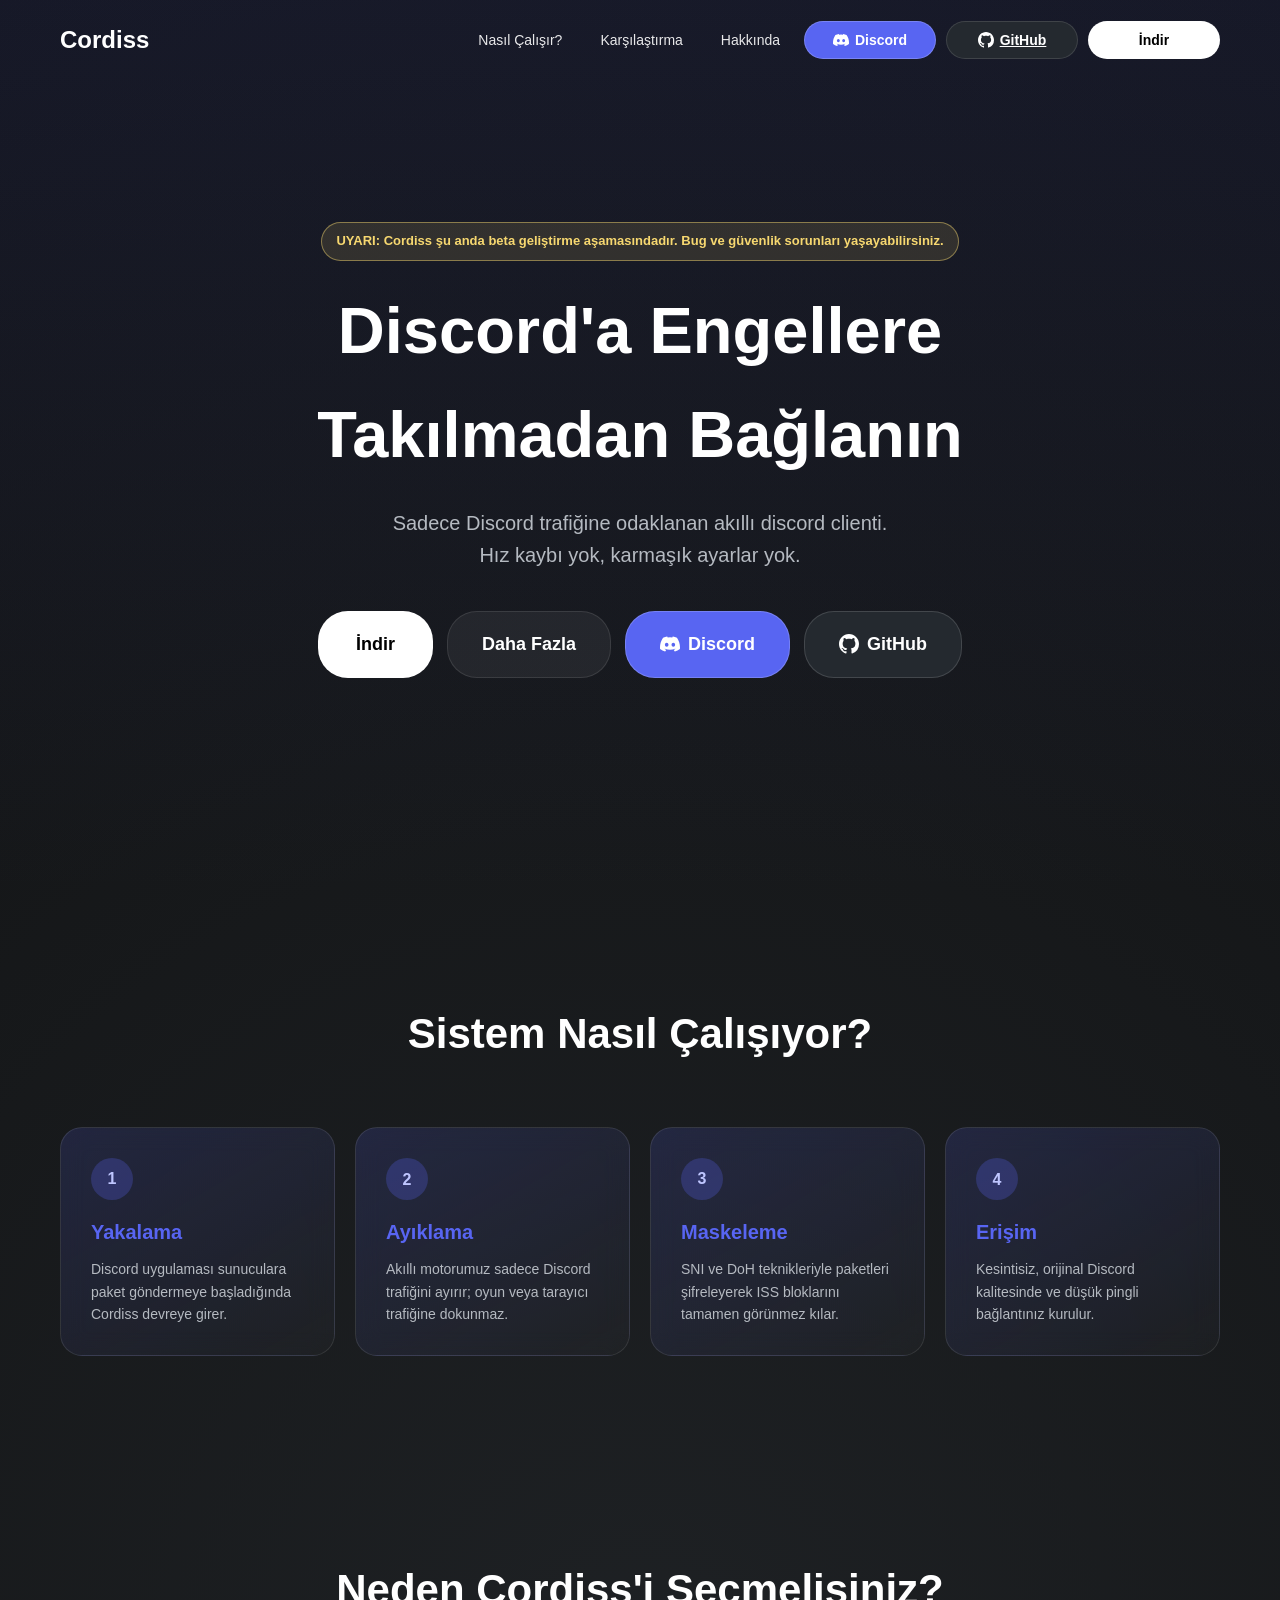
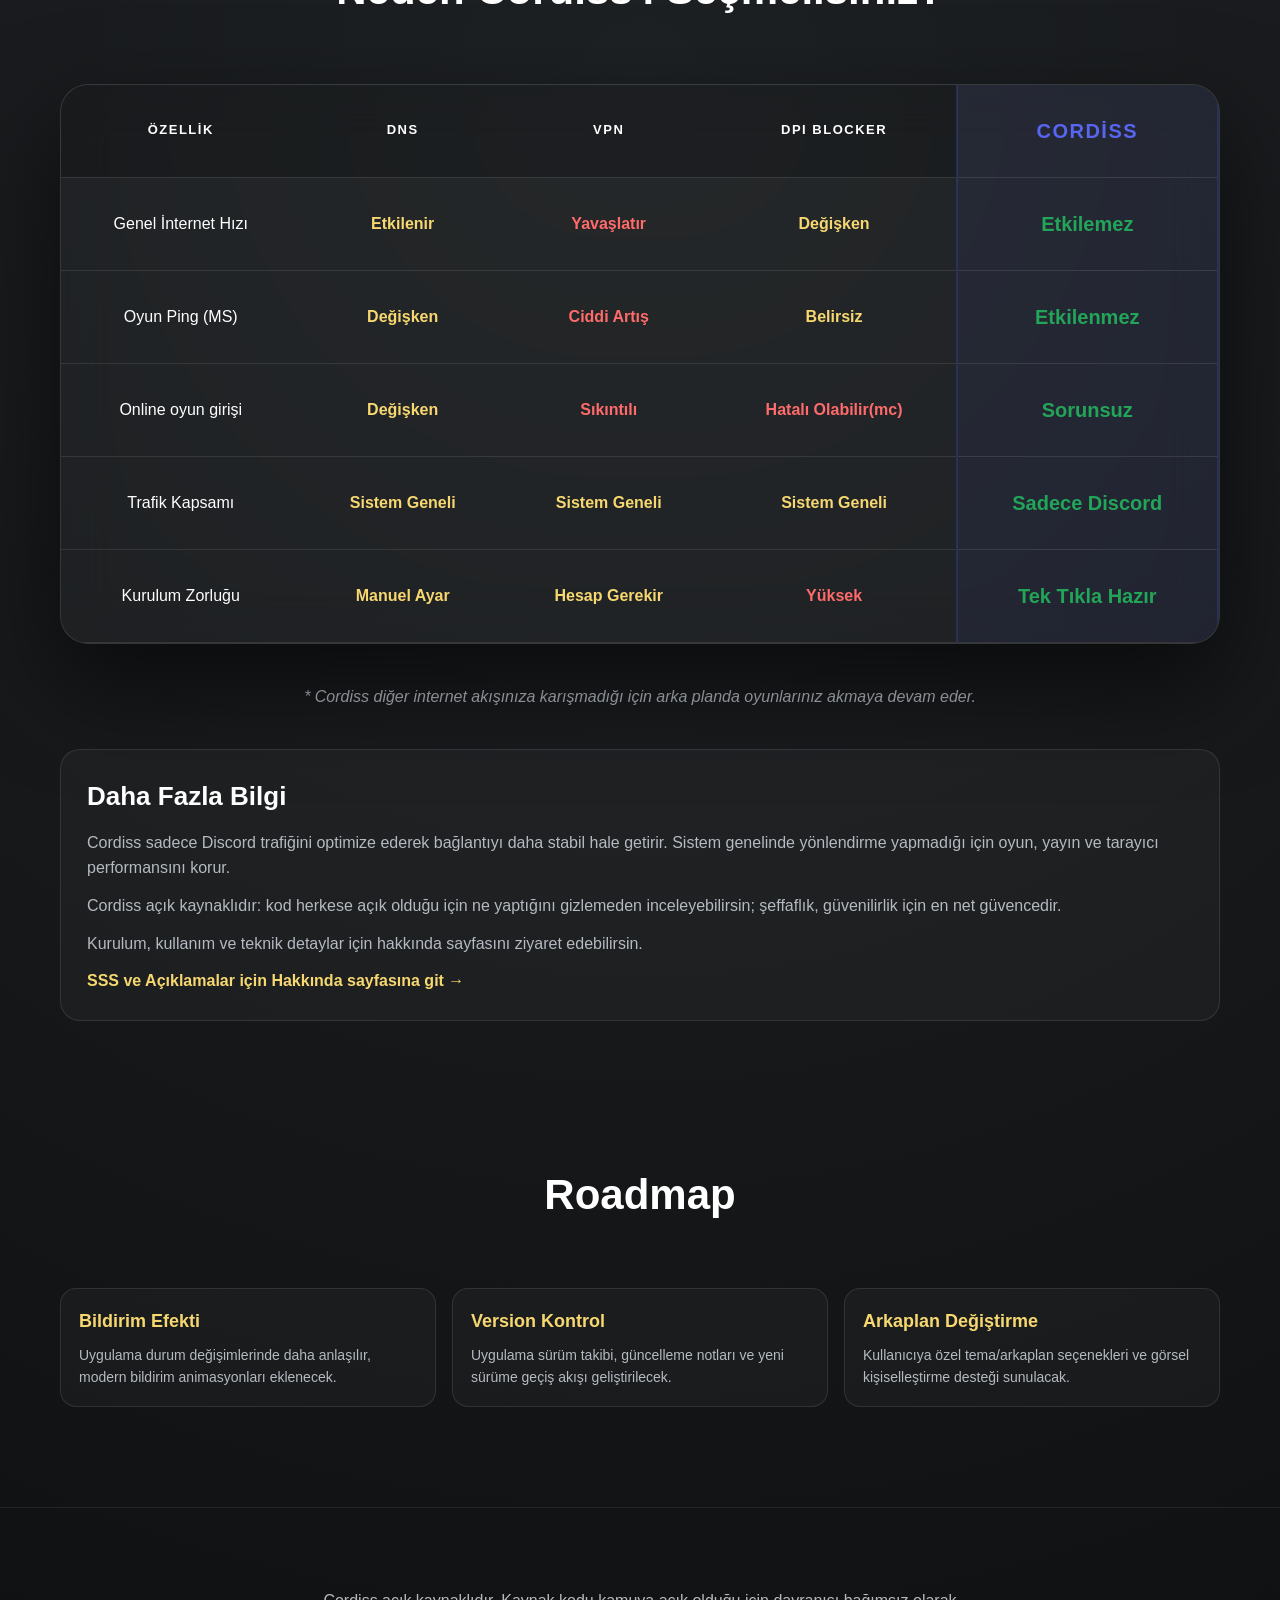
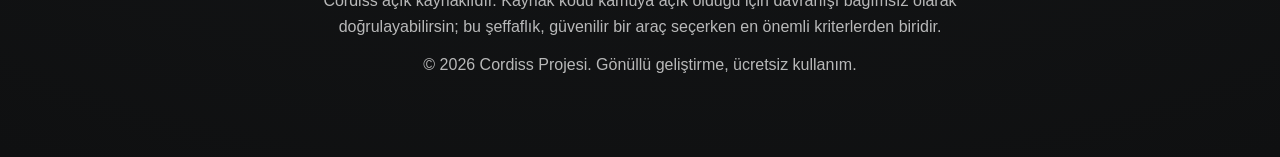
==== index.html @ 20934592 "Update index.html" ====
<!DOCTYPE html>
<html lang="tr">
<head>
    <meta charset="UTF-8">
    <meta name="viewport" content="width=device-width, initial-scale=1.0">
    <title>Cordiss | Kesintisiz Discord Erişimi</title>
    <style>
        :root {
            --brand-color: #5865F2;
            --bg-dark: #0f1011;
            --glass-bg: rgba(255, 255, 255, 0.03);
            --glass-border: rgba(255, 255, 255, 0.1);
            --text-white: #ffffff;
            --text-gray: #b5bac1;
            --accent: #23a559;
        }

        * {
            margin: 0;
            padding: 0;
            box-sizing: border-box;
        }

        body {
            font-family: 'Helvetica Neue', Helvetica, Arial, sans-serif;
            background-color: var(--bg-dark);
            color: var(--text-white);
            line-height: 1.6;
            background: radial-gradient(circle at center, #1e2124 0%, #0f1011 100%);
            overflow-x: hidden;
        }

        html {
            scroll-padding-top: 90px;
        }

        .container {
            max-width: 1200px;
            margin: 0 auto;
            padding: 0 20px;
        }

        /* Navbar */
        .navbar {
            height: 80px;
            display: flex;
            align-items: center;
            position: fixed;
            width: 100%;
            z-index: 1000;
            transition: 0.4s ease;
        }

        .nav-content {
            width: 100%;
            display: flex;
            justify-content: space-between;
            align-items: center;
        }

        .logo { font-size: 24px; font-weight: 700; }

        .nav-links {
            display: flex;
            align-items: center;
            flex-wrap: wrap;
            justify-content: flex-end;
            gap: 10px;
        }

        .nav-links > a:not(.btn-github-nav):not(.btn-nav) {
            color: var(--text-white);
            text-decoration: none;
            font-size: 14px;
            font-weight: 500;
            padding: 0 14px;
            min-height: 38px;
            line-height: 1.2;
            display: inline-flex;
            align-items: center;
            border-radius: 20px;
            transition: background 0.3s, opacity 0.3s;
            opacity: 0.9;
        }

        .nav-links > a:not(.btn-github-nav):not(.btn-nav):hover {
            opacity: 1;
            background: rgba(255, 255, 255, 0.06);
        }

        .nav-links .btn-github-nav,
        .nav-links .btn-discord-nav,
        .nav-links .btn-nav {
            min-height: 38px;
            min-width: 8.25rem;
            padding: 0 14px;
            border-radius: 20px;
            font-size: 14px;
            font-weight: 600;
            line-height: 1.2;
            display: inline-flex;
            align-items: center;
            justify-content: center;
            gap: 6px;
            box-sizing: border-box;
        }

        .nav-links .btn-nav {
            background: white;
            color: black !important;
            border: none;
            text-decoration: none;
            cursor: pointer;
        }

        .nav-links .btn-nav:hover {
            filter: brightness(1.03);
        }

        /* Hero Section */
        .hero {
            height: 100vh;
            display: flex;
            justify-content: center;
            align-items: center;
            text-align: center;
            background: linear-gradient(180deg, rgba(88, 101, 242, 0.1) 0%, transparent 100%);
        }

        .hero h1 { font-size: clamp(35px, 8vw, 65px); margin-bottom: 20px; font-weight: 800; }
        .hero p { font-size: 20px; max-width: 800px; margin: 0 auto 40px; color: var(--text-gray); }

        .beta-warning {
            display: inline-flex;
            align-items: center;
            gap: 8px;
            background: rgba(247, 216, 112, 0.12);
            border: 1px solid rgba(247, 216, 112, 0.45);
            color: #f7d870;
            font-size: 13px;
            font-weight: 700;
            padding: 8px 14px;
            border-radius: 999px;
            margin-bottom: 18px;
        }

        /* Hero Buttons */
        .hero-actions {
            display: flex;
            justify-content: center;
            gap: 14px;
            flex-wrap: wrap;
        }

        .btn-primary {
            background: white;
            color: black;
            padding: 18px 38px;
            border-radius: 30px;
            text-decoration: none;
            font-weight: 600;
            font-size: 18px;
            cursor: pointer;
            border: none;
            transition: 0.3s cubic-bezier(0.4, 0, 0.2, 1);
            display: inline-flex;
            align-items: center;
            justify-content: center;
        }

        .btn-primary:hover {
            transform: translateY(-2px);
        }

        .btn-secondary {
            background: rgba(255, 255, 255, 0.06);
            border: 1px solid var(--glass-border);
            color: var(--text-white);
            padding: 18px 34px;
            border-radius: 30px;
            text-decoration: none;
            font-weight: 600;
            font-size: 18px;
            display: inline-flex;
            align-items: center;
            justify-content: center;
            transition: 0.3s ease;
        }

        .btn-secondary:hover {
            background: rgba(255, 255, 255, 0.12);
            transform: translateY(-2px);
        }

        .btn-github {
            background: #24292f;
            border: 1px solid rgba(255, 255, 255, 0.14);
            color: var(--text-white);
            padding: 18px 34px;
            border-radius: 30px;
            text-decoration: none;
            font-weight: 600;
            font-size: 18px;
            display: inline-flex;
            align-items: center;
            justify-content: center;
            gap: 8px;
            transition: 0.3s ease;
        }

        .btn-github:hover {
            background: #2d333b;
            transform: translateY(-2px);
        }

        .btn-github svg {
            flex-shrink: 0;
        }

        .nav-links .btn-github-nav {
            background: #24292f;
            color: #ffffff !important;
            border: 1px solid rgba(255, 255, 255, 0.12);
        }

        .nav-links .btn-github-nav:hover {
            background: #2d333b;
        }

        .btn-discord {
            background: #5865f2;
            border: 1px solid rgba(255, 255, 255, 0.18);
            font-family: inherit;
            cursor: pointer;
            color: var(--text-white);
            padding: 18px 34px;
            border-radius: 30px;
            text-decoration: none;
            font-weight: 600;
            font-size: 18px;
            display: inline-flex;
            align-items: center;
            justify-content: center;
            gap: 8px;
            transition: 0.3s ease;
        }

        .btn-discord:hover {
            background: #4752c4;
            transform: translateY(-2px);
        }

        .btn-discord svg {
            flex-shrink: 0;
        }

        .nav-links .btn-discord-nav {
            font-family: inherit;
            cursor: pointer;
            background: #5865f2;
            color: #ffffff !important;
            border: 1px solid rgba(255, 255, 255, 0.2);
        }

        .nav-links .btn-discord-nav:focus-visible,
        .btn-discord:focus-visible {
            outline: 2px solid #ffffff;
            outline-offset: 2px;
        }

        .nav-links .btn-discord-nav:hover {
            background: #4752c4;
        }

        .copy-toast {
            position: fixed;
            bottom: 28px;
            left: 50%;
            z-index: 3000;
            padding: 12px 24px;
            border-radius: 999px;
            font-weight: 600;
            font-size: 15px;
            background: rgba(20, 21, 24, 0.96);
            border: 1px solid var(--glass-border);
            box-shadow: 0 12px 40px rgba(0, 0, 0, 0.45);
            opacity: 0;
            visibility: hidden;
            transform: translateX(-50%) translateY(16px);
            transition: opacity 0.28s ease, transform 0.28s ease, visibility 0.28s ease;
            pointer-events: none;
        }

        .copy-toast.visible {
            opacity: 1;
            visibility: visible;
            transform: translateX(-50%) translateY(0);
        }

        .download-modal {
            position: fixed;
            inset: 0;
            display: flex;
            align-items: center;
            justify-content: center;
            background: rgba(0, 0, 0, 0.62);
            z-index: 2000;
            padding: 20px;
            opacity: 0;
            visibility: hidden;
            pointer-events: none;
            transition: opacity 0.28s ease, visibility 0.28s ease;
        }

        .download-modal.active {
            opacity: 1;
            visibility: visible;
            pointer-events: auto;
        }

        .download-modal-card {
            background: var(--glass-bg);
            backdrop-filter: blur(18px);
            border: 1px solid var(--glass-border);
            border-radius: 24px;
            padding: 30px;
            width: 100%;
            max-width: 620px;
            text-align: center;
            box-shadow: 0 24px 70px rgba(0, 0, 0, 0.45);
            position: relative;
            transform: translateY(16px) scale(0.98);
            opacity: 0;
            transition: transform 0.3s ease, opacity 0.3s ease;
        }

        .download-modal.active .download-modal-card {
            transform: translateY(0) scale(1);
            opacity: 1;
        }

        .download-modal-close {
            position: absolute;
            right: 10px;
            top: 10px;
            width: 36px;
            height: 36px;
            border-radius: 50%;
            border: 1px solid var(--glass-border);
            background: rgba(255, 255, 255, 0.12);
            color: var(--text-white);
            cursor: pointer;
            font-size: 22px;
            line-height: 1;
            display: inline-flex;
            align-items: center;
            justify-content: center;
            transition: background 0.2s ease, transform 0.2s ease;
        }

        .download-modal-close:hover {
            background: rgba(255, 255, 255, 0.2);
            transform: rotate(90deg);
        }

        .download-modal-title {
            font-size: clamp(22px, 5vw, 30px);
            margin-bottom: 10px;
        }

        .download-modal-text {
            color: var(--text-gray);
            margin-bottom: 22px;
        }

        .platform-grid {
            display: grid;
            grid-template-columns: repeat(2, minmax(0, 1fr));
            gap: 14px;
        }

        .platform-btn {
            position: relative;
            display: flex;
            align-items: center;
            justify-content: center;
            min-height: 60px;
            border-radius: 14px;
            text-decoration: none;
            font-weight: 700;
            font-size: 16px;
        }

        .platform-btn.active {
            color: var(--brand-color);
            background: rgba(88, 101, 242, 0.15);
            border: 1px solid rgba(88, 101, 242, 0.4);
            transition: 0.3s ease;
        }

        .platform-btn.active:hover {
            background: rgba(88, 101, 242, 0.25);
        }

        .platform-btn.disabled {
            color: #7e8389;
            background: rgba(255, 255, 255, 0.04);
            border: 1px solid rgba(255, 255, 255, 0.08);
            pointer-events: none;
        }

        .coming-soon {
            position: absolute;
            top: 8px;
            right: 8px;
            font-size: 11px;
            padding: 3px 8px;
            border-radius: 999px;
            color: #f7d870;
            border: 1px solid rgba(247, 216, 112, 0.45);
            background: rgba(247, 216, 112, 0.12);
        }

        /* How It Works Diagram */
        .diagram-section {
            padding: 100px 0;
            text-align: center;
        }

        .diagram-container {
            display: grid;
            grid-template-columns: repeat(auto-fit, minmax(220px, 1fr));
            gap: 20px;
            margin-top: 50px;
        }

        .diagram-node {
            background: linear-gradient(150deg, rgba(88, 101, 242, 0.17), rgba(255, 255, 255, 0.02));
            backdrop-filter: blur(12px);
            border: 1px solid var(--glass-border);
            padding: 30px;
            border-radius: 22px;
            position: relative;
            transition: 0.3s;
            text-align: left;
        }

        .diagram-node:hover {
            border-color: var(--brand-color);
            transform: translateY(-4px);
        }

        .diagram-step {
            width: 42px;
            height: 42px;
            border-radius: 50%;
            background: rgba(88, 101, 242, 0.26);
            color: #bfc6ff;
            display: inline-flex;
            align-items: center;
            justify-content: center;
            margin-bottom: 16px;
            font-weight: 700;
        }

        .diagram-node h3 { color: var(--brand-color); margin-bottom: 10px; font-size: 20px; }
        .diagram-node p { font-size: 14px; color: var(--text-gray); }

        .arrow {
            display: none;
        }

        /* Comparison Table (Replaces Feature Cards) */
        .comparison { padding: 100px 0; }
        .section-title { text-align: center; font-size: 42px; margin-bottom: 60px; font-weight: 700; }

        .table-wrapper {
            background: var(--glass-bg);
            backdrop-filter: blur(25px);
            border: 1px solid var(--glass-border);
            border-radius: 28px;
            overflow-x: auto;
            box-shadow: 0 40px 100px rgba(0,0,0,0.6);
        }

        table { width: 100%; border-collapse: collapse; min-width: 900px; }
        th, td { padding: 30px; text-align: center; border-bottom: 1px solid var(--glass-border); }

        th { font-size: 13px; text-transform: uppercase; letter-spacing: 1.5px; background: rgba(0,0,0,0.2); }

        .highlight {
            font-size: 1.25rem !important;
            font-weight: 700 !important;
            color: var(--brand-color) !important;
            background: rgba(88, 101, 242, 0.07);
            border-left: 2px solid rgba(88, 101, 242, 0.2);
            border-right: 2px solid rgba(88, 101, 242, 0.2);
        }

        .check { color: var(--accent) !important; font-size: 22px; font-weight: bold; }
        .bad { color: #ff6b6b; font-weight: 700; }
        .warn { color: #f7d870; font-weight: 700; }

        .table-note {
            margin-top: 40px;
            text-align: center;
            color: var(--text-gray);
            font-size: 16px;
        }

        .more-info {
            margin-top: 40px;
            background: rgba(255, 255, 255, 0.03);
            border: 1px solid var(--glass-border);
            border-radius: 20px;
            padding: 26px;
        }

        .more-info h3 {
            font-size: 26px;
            margin-bottom: 12px;
        }

        .more-info p {
            color: var(--text-gray);
            margin-bottom: 12px;
        }

        .more-info-link {
            color: #f7d870;
            text-decoration: none;
            font-weight: 700;
        }

        .roadmap {
            padding: 40px 0 100px;
        }

        .roadmap-grid {
            display: grid;
            grid-template-columns: repeat(3, minmax(0, 1fr));
            gap: 16px;
            margin-top: 24px;
        }

        .roadmap-item {
            background: rgba(255, 255, 255, 0.03);
            border: 1px solid var(--glass-border);
            border-radius: 16px;
            padding: 18px;
        }

        .roadmap-item h3 {
            color: #f7d870;
            font-size: 18px;
            margin-bottom: 8px;
        }

        .roadmap-item p {
            color: var(--text-gray);
            font-size: 14px;
        }

        .footer { padding: 80px 0; text-align: center; border-top: 1px solid var(--glass-border); opacity: 0.7; }
        .footer p { max-width: 720px; margin-left: auto; margin-right: auto; }
        .footer p:not(:last-child) { margin-bottom: 12px; }

        @media (max-width: 1000px) {
            .diagram-container { grid-template-columns: 1fr 1fr; }
        }

        @media (max-width: 700px) {
            .diagram-container { grid-template-columns: 1fr; }
            .roadmap-grid { grid-template-columns: 1fr; }
        }
    </style>
</head>
<body>
    <nav class="navbar">
        <div class="container nav-content">
            <div class="logo">Cordiss</div>
            <div class="nav-links">
                <a href="#how-it-works">Nasıl Çalışır?</a>
                <a href="#comparison">Karşılaştırma</a>
                <a href="about.html">Hakkında</a>
                <button type="button" class="btn-discord-nav js-copy-discord" aria-label="Discord davet bağlantısını kopyala">
                    <svg width="16" height="16" viewBox="0 0 24 24" aria-hidden="true"><path fill="currentColor" d="M20.317 4.37a19.791 19.791 0 0 0-4.885-1.515.074.074 0 0 0-.079.037c-.21.375-.444.864-.608 1.25a18.27 18.27 0 0 0-5.487 0 12.64 12.64 0 0 0-.617-1.25.077.077 0 0 0-.079-.037A19.736 19.736 0 0 0 3.677 4.37a.07.07 0 0 0-.032.027C.533 9.046-.32 13.58.099 18.057a.082.082 0 0 0 .031.057 19.9 19.9 0 0 0 5.993 3.03.078.078 0 0 0 .084-.028c.462-.63.874-1.295 1.226-1.994a.076.076 0 0 0-.041-.106 13.107 13.107 0 0 1-1.872-.892.077.077 0 0 1-.008-.128 10.2 10.2 0 0 0 .372-.292.074.074 0 0 1 .077-.01c3.928 1.793 8.18 1.793 12.062 0a.074.074 0 0 1 .078.01c.12.098.246.198.373.292a.077.077 0 0 1-.006.127 12.299 12.299 0 0 1-1.873.892.077.077 0 0 0-.041.107c.36.698.772 1.362 1.225 1.993a.076.076 0 0 0 .084.028 19.839 19.839 0 0 0 6.002-3.03.077.077 0 0 0 .032-.054c.5-5.177-.838-9.674-3.549-13.66a.061.061 0 0 0-.031-.03zM8.02 15.33c-1.183 0-2.157-1.085-2.157-2.419 0-1.333.956-2.419 2.157-2.419 1.21 0 2.176 1.096 2.157 2.42 0 1.333-.956 2.418-2.157 2.418zm7.975 0c-1.183 0-2.157-1.085-2.157-2.419 0-1.333.955-2.419 2.157-2.419 1.21 0 2.176 1.096 2.157 2.42 0 1.333-.946 2.418-2.157 2.418z"/></svg>
                    Discord
                </button>
                <a href="https://github.com/RenYukki/Cordiss" class="btn-github-nav" target="_blank" rel="noopener noreferrer">
                    <svg width="16" height="16" viewBox="0 0 24 24" aria-hidden="true"><path fill="currentColor" d="M12 0C5.37 0 0 5.37 0 12c0 5.31 3.435 9.795 8.205 11.385.6.105.825-.255.825-.57 0-.285-.015-1.23-.015-2.235-3.015.555-3.795-.735-4.035-1.41-.135-.345-.72-1.41-1.23-1.695-.42-.225-1.02-.78-.015-.795.945-.015 1.62.87 1.845 1.23 1.08 1.815 2.805 1.305 3.495.99.105-.78.42-1.305.765-1.605-2.67-.3-5.46-1.335-5.46-5.925 0-1.305.465-2.385 1.23-3.225-.12-.3-.54-1.53.12-3.18 0 0 1.005-.315 3.3 1.23.96-.27 1.98-.405 3-.405s2.04.135 3 .405c2.295-1.56 3.3-1.23 3.3-1.23.66 1.65.24 2.88.12 3.18.765.84 1.23 1.905 1.23 3.225 0 4.605-2.805 5.625-5.475 5.925.435.375.81 1.095.81 2.22 0 1.605-.015 2.895-.015 3.3 0 .315.225.69.825.57A12.02 12.02 0 0024 12c0-6.63-5.37-12-12-12z"/></svg>
                    GitHub
                </a>
                <a href="#" class="btn-nav js-open-download">İndir</a>
            </div>
        </div>
    </nav>

    <header class="hero">
        <div class="container">
            <div class="beta-warning">UYARI: Cordiss şu anda beta geliştirme aşamasındadır. Bug ve güvenlik sorunları yaşayabilirsiniz.</div>
            <h1>Discord'a Engellere <br>Takılmadan Bağlanın</h1>
            <p>Sadece Discord trafiğine odaklanan akıllı discord clienti. <br>Hız kaybı yok, karmaşık ayarlar yok.</p>
            
            <div class="hero-actions">
                <a href="#" class="btn-primary js-open-download" id="downloadBtn">İndir</a>
                <a href="#comparison" class="btn-secondary">Daha Fazla</a>
                <button type="button" class="btn-discord js-copy-discord" aria-label="Discord davet bağlantısını kopyala">
                    <svg width="20" height="20" viewBox="0 0 24 24" aria-hidden="true"><path fill="currentColor" d="M20.317 4.37a19.791 19.791 0 0 0-4.885-1.515.074.074 0 0 0-.079.037c-.21.375-.444.864-.608 1.25a18.27 18.27 0 0 0-5.487 0 12.64 12.64 0 0 0-.617-1.25.077.077 0 0 0-.079-.037A19.736 19.736 0 0 0 3.677 4.37a.07.07 0 0 0-.032.027C.533 9.046-.32 13.58.099 18.057a.082.082 0 0 0 .031.057 19.9 19.9 0 0 0 5.993 3.03.078.078 0 0 0 .084-.028c.462-.63.874-1.295 1.226-1.994a.076.076 0 0 0-.041-.106 13.107 13.107 0 0 1-1.872-.892.077.077 0 0 1-.008-.128 10.2 10.2 0 0 0 .372-.292.074.074 0 0 1 .077-.01c3.928 1.793 8.18 1.793 12.062 0a.074.074 0 0 1 .078.01c.12.098.246.198.373.292a.077.077 0 0 1-.006.127 12.299 12.299 0 0 1-1.873.892.077.077 0 0 0-.041.107c.36.698.772 1.362 1.225 1.993a.076.076 0 0 0 .084.028 19.839 19.839 0 0 0 6.002-3.03.077.077 0 0 0 .032-.054c.5-5.177-.838-9.674-3.549-13.66a.061.061 0 0 0-.031-.03zM8.02 15.33c-1.183 0-2.157-1.085-2.157-2.419 0-1.333.956-2.419 2.157-2.419 1.21 0 2.176 1.096 2.157 2.42 0 1.333-.956 2.418-2.157 2.418zm7.975 0c-1.183 0-2.157-1.085-2.157-2.419 0-1.333.955-2.419 2.157-2.419 1.21 0 2.176 1.096 2.157 2.42 0 1.333-.946 2.418-2.157 2.418z"/></svg>
                    Discord
                </button>
                <a href="https://github.com/RenYukki/Cordiss" class="btn-github" target="_blank" rel="noopener noreferrer">
                    <svg width="20" height="20" viewBox="0 0 24 24" aria-hidden="true"><path fill="currentColor" d="M12 0C5.37 0 0 5.37 0 12c0 5.31 3.435 9.795 8.205 11.385.6.105.825-.255.825-.57 0-.285-.015-1.23-.015-2.235-3.015.555-3.795-.735-4.035-1.41-.135-.345-.72-1.41-1.23-1.695-.42-.225-1.02-.78-.015-.795.945-.015 1.62.87 1.845 1.23 1.08 1.815 2.805 1.305 3.495.99.105-.78.42-1.305.765-1.605-2.67-.3-5.46-1.335-5.46-5.925 0-1.305.465-2.385 1.23-3.225-.12-.3-.54-1.53.12-3.18 0 0 1.005-.315 3.3 1.23.96-.27 1.98-.405 3-.405s2.04.135 3 .405c2.295-1.56 3.3-1.23 3.3-1.23.66 1.65.24 2.88.12 3.18.765.84 1.23 1.905 1.23 3.225 0 4.605-2.805 5.625-5.475 5.925.435.375.81 1.095.81 2.22 0 1.605-.015 2.895-.015 3.3 0 .315.225.69.825.57A12.02 12.02 0 0024 12c0-6.63-5.37-12-12-12z"/></svg>
                    GitHub
                </a>
            </div>
        </div>
    </header>

    <div class="download-modal" id="downloadModal" aria-hidden="true">
        <div class="download-modal-card">
            <button class="download-modal-close" id="closeDownloadModal" aria-label="Kapat">&times;</button>
            <h3 class="download-modal-title">Hangi platform için indirmek istersin?</h3>
            <p class="download-modal-text">Windows sürümü hazır. Diğer platformlar yakında eklenecek.</p>
            <div class="platform-grid">
                <a class="platform-btn active" href="https://github.com/RenYukki/Cordiss/releases/download/v1.0.4/Cordiss-Setup-1.0.4.exe">Windows x64 (.exe)</a>
                <button class="platform-btn disabled" type="button">macOS <span class="coming-soon">Yakında</span></button>
                <button class="platform-btn disabled" type="button">Linux <span class="coming-soon">Yakında</span></button>
                <button class="platform-btn disabled" type="button">Android <span class="coming-soon">Yakında</span></button>
            </div>
        </div>
    </div>

    <section id="how-it-works" class="diagram-section">
        <div class="container">
            <h2 class="section-title">Sistem Nasıl Çalışıyor?</h2>
            <div class="diagram-container">
                <div class="diagram-node">
                    <span class="diagram-step">1</span>
                    <h3>Yakalama</h3>
                    <p>Discord uygulaması sunuculara paket göndermeye başladığında Cordiss devreye girer.</p>
                </div>
                <div class="diagram-node">
                    <span class="diagram-step">2</span>
                    <h3>Ayıklama</h3>
                    <p>Akıllı motorumuz sadece Discord trafiğini ayırır; oyun veya tarayıcı trafiğine dokunmaz.</p>
                </div>
                <div class="diagram-node">
                    <span class="diagram-step">3</span>
                    <h3>Maskeleme</h3>
                    <p>SNI ve DoH teknikleriyle paketleri şifreleyerek ISS bloklarını tamamen görünmez kılar.</p>
                </div>
                <div class="diagram-node">
                    <span class="diagram-step">4</span>
                    <h3>Erişim</h3>
                    <p>Kesintisiz, orijinal Discord kalitesinde ve düşük pingli bağlantınız kurulur.</p>
                </div>
            </div>
        </div>
    </section>

    <section id="comparison" class="comparison">
        <div class="container">
            <h2 class="section-title">Neden Cordiss'i Seçmelisiniz?</h2>
            <div class="table-wrapper">
                <table>
                    <thead>
                        <tr>
                            <th>Özellik</th>
                            <th>DNS</th>
                            <th>VPN</th>
                            <th>DPI Blocker</th>
                            <th class="highlight">Cordiss</th>
                        </tr>
                    </thead>
                    <tbody>
                        <tr>
                            <td>Genel İnternet Hızı</td>
                            <td class="warn">Etkilenir</td>
                            <td class="bad">Yavaşlatır</td>
                            <td class="warn">Değişken</td>
                            <td class="check highlight">Etkilemez</td>
                        </tr>
                        <tr>
                            <td>Oyun Ping (MS)</td>
                            <td class="warn">Değişken</td>
                            <td class="bad">Ciddi Artış</td>
                            <td class="warn">Belirsiz</td>
                            <td class="check highlight">Etkilenmez</td>
                        </tr>
                        <tr>
                            <td>Online oyun girişi</td>
                            <td class="warn">Değişken</td>
                            <td class="bad">Sıkıntılı</td>
                            <td class="bad">Hatalı Olabilir(mc)</td>
                            <td class="check highlight">Sorunsuz</td>
                        </tr>
                        <tr>
                            <td>Trafik Kapsamı</td>
                            <td class="warn">Sistem Geneli</td>
                            <td class="warn">Sistem Geneli</td>
                            <td class="warn">Sistem Geneli</td>
                            <td class="check highlight">Sadece Discord</td>
                        </tr>
                        <tr>
                            <td>Kurulum Zorluğu</td>
                            <td class="warn">Manuel Ayar</td>
                            <td class="warn">Hesap Gerekir</td>
                            <td class="bad">Yüksek</td>
                            <td class="check highlight">Tek Tıkla Hazır</td>
                        </tr>
                    </tbody>
                </table>
            </div>
            <p class="table-note"><i>* Cordiss diğer internet akışınıza karışmadığı için arka planda oyunlarınız akmaya devam eder.</i></p>
            <div class="more-info">
                <h3>Daha Fazla Bilgi</h3>
                <p>Cordiss sadece Discord trafiğini optimize ederek bağlantıyı daha stabil hale getirir. Sistem genelinde yönlendirme yapmadığı için oyun, yayın ve tarayıcı performansını korur.</p>
                <p>Cordiss açık kaynaklıdır: kod herkese açık olduğu için ne yaptığını gizlemeden inceleyebilirsin; şeffaflık, güvenilirlik için en net güvencedir.</p>
                <p>Kurulum, kullanım ve teknik detaylar için hakkında sayfasını ziyaret edebilirsin.</p>
                <a class="more-info-link" href="about.html">SSS ve Açıklamalar için Hakkında sayfasına git →</a>
            </div>
        </div>
    </section>

    <section class="roadmap" id="roadmap">
        <div class="container">
            <h2 class="section-title">Roadmap</h2>
            <div class="roadmap-grid">
                <article class="roadmap-item">
                    <h3>Bildirim Efekti</h3>
                    <p>Uygulama durum değişimlerinde daha anlaşılır, modern bildirim animasyonları eklenecek.</p>
                </article>
                <article class="roadmap-item">
                    <h3>Version Kontrol</h3>
                    <p>Uygulama sürüm takibi, güncelleme notları ve yeni sürüme geçiş akışı geliştirilecek.</p>
                </article>
                <article class="roadmap-item">
                    <h3>Arkaplan Değiştirme</h3>
                    <p>Kullanıcıya özel tema/arkaplan seçenekleri ve görsel kişiselleştirme desteği sunulacak.</p>
                </article>
            </div>
        </div>
    </section>

    <footer class="footer">
        <div class="container">
            <p>Cordiss açık kaynaklıdır. Kaynak kodu kamuya açık olduğu için davranışı bağımsız olarak doğrulayabilirsin; bu şeffaflık, güvenilir bir araç seçerken en önemli kriterlerden biridir.</p>
            <p>&copy; 2026 Cordiss Projesi. Gönüllü geliştirme, ücretsiz kullanım.</p>
        </div>
    </footer>

    <div id="copyToast" class="copy-toast" role="status" aria-live="polite">Kopyalandı</div>

    <script>
        const DISCORD_INVITE = 'https://discord.gg/fX9cJu8Sew';
        const copyToast = document.getElementById('copyToast');
        let copyToastTimer;

        const showCopyToast = () => {
            copyToast.classList.add('visible');
            clearTimeout(copyToastTimer);
            copyToastTimer = setTimeout(() => copyToast.classList.remove('visible'), 2200);
        };

        const copyDiscordInvite = async () => {
            try {
                await navigator.clipboard.writeText(DISCORD_INVITE);
            } catch {
                const ta = document.createElement('textarea');
                ta.value = DISCORD_INVITE;
                ta.setAttribute('readonly', '');
                ta.style.position = 'fixed';
                ta.style.left = '-9999px';
                document.body.appendChild(ta);
                ta.select();
                document.execCommand('copy');
                document.body.removeChild(ta);
            }
            showCopyToast();
        };

        document.querySelectorAll('.js-copy-discord').forEach((el) => {
            el.addEventListener('click', copyDiscordInvite);
        });

        const downloadModal = document.getElementById('downloadModal');
        const openDownloadButtons = document.querySelectorAll('.js-open-download');
        const closeDownloadModal = document.getElementById('closeDownloadModal');

        openDownloadButtons.forEach((button) => {
            button.addEventListener('click', (e) => {
                e.preventDefault();
                downloadModal.classList.add('active');
                downloadModal.setAttribute('aria-hidden', 'false');
            });
        });

        const closeModal = () => {
            downloadModal.classList.remove('active');
            downloadModal.setAttribute('aria-hidden', 'true');
        };

        closeDownloadModal.addEventListener('click', closeModal);

        downloadModal.addEventListener('click', (e) => {
            if (e.target === downloadModal) {
                closeModal();
            }
        });

        document.addEventListener('keydown', (e) => {
            if (e.key === 'Escape' && downloadModal.classList.contains('active')) {
                closeModal();
            }
        });

        // Smoother anchor scrolling with navbar offset
        const easeInOutCubic = (t) => (t < 0.5 ? 4 * t * t * t : 1 - Math.pow(-2 * t + 2, 3) / 2);

        const smoothScrollTo = (targetY, duration = 520) => {
            const startY = window.scrollY;
            const distance = targetY - startY;
            const startTime = performance.now();

            const step = (currentTime) => {
                const elapsed = currentTime - startTime;
                const progress = Math.min(elapsed / duration, 1);
                const eased = easeInOutCubic(progress);
                window.scrollTo(0, startY + distance * eased);

                if (progress < 1) {
                    requestAnimationFrame(step);
                }
            };

            requestAnimationFrame(step);
        };

        document.querySelectorAll('a[href^="#"]').forEach((anchor) => {
            if (anchor.classList.contains('js-open-download')) return;

            anchor.addEventListener('click', (e) => {
                const targetSelector = anchor.getAttribute('href');
                if (!targetSelector || targetSelector === '#') return;

                const target = document.querySelector(targetSelector);
                if (!target) return;

                e.preventDefault();
                const nav = document.querySelector('.navbar');
                const navOffset = nav ? nav.offsetHeight + 16 : 90;
                const targetY = target.getBoundingClientRect().top + window.scrollY - navOffset;
                smoothScrollTo(targetY, 950);
            });
        });

        // Navbar Scroll Styling
        window.addEventListener('scroll', () => {
            const nav = document.querySelector('.navbar');
            if (window.scrollY > 50) {
                nav.style.background = 'rgba(15, 16, 17, 0.9)';
                nav.style.backdropFilter = 'blur(15px)';
                nav.style.height = '70px';
                nav.style.borderBottom = '1px solid rgba(255,255,255,0.1)';
            } else {
                nav.style.background = 'transparent';
                nav.style.backdropFilter = 'none';
                nav.style.height = '80px';
                nav.style.borderBottom = 'none';
            }
        });
    </script>
</body>
</html>
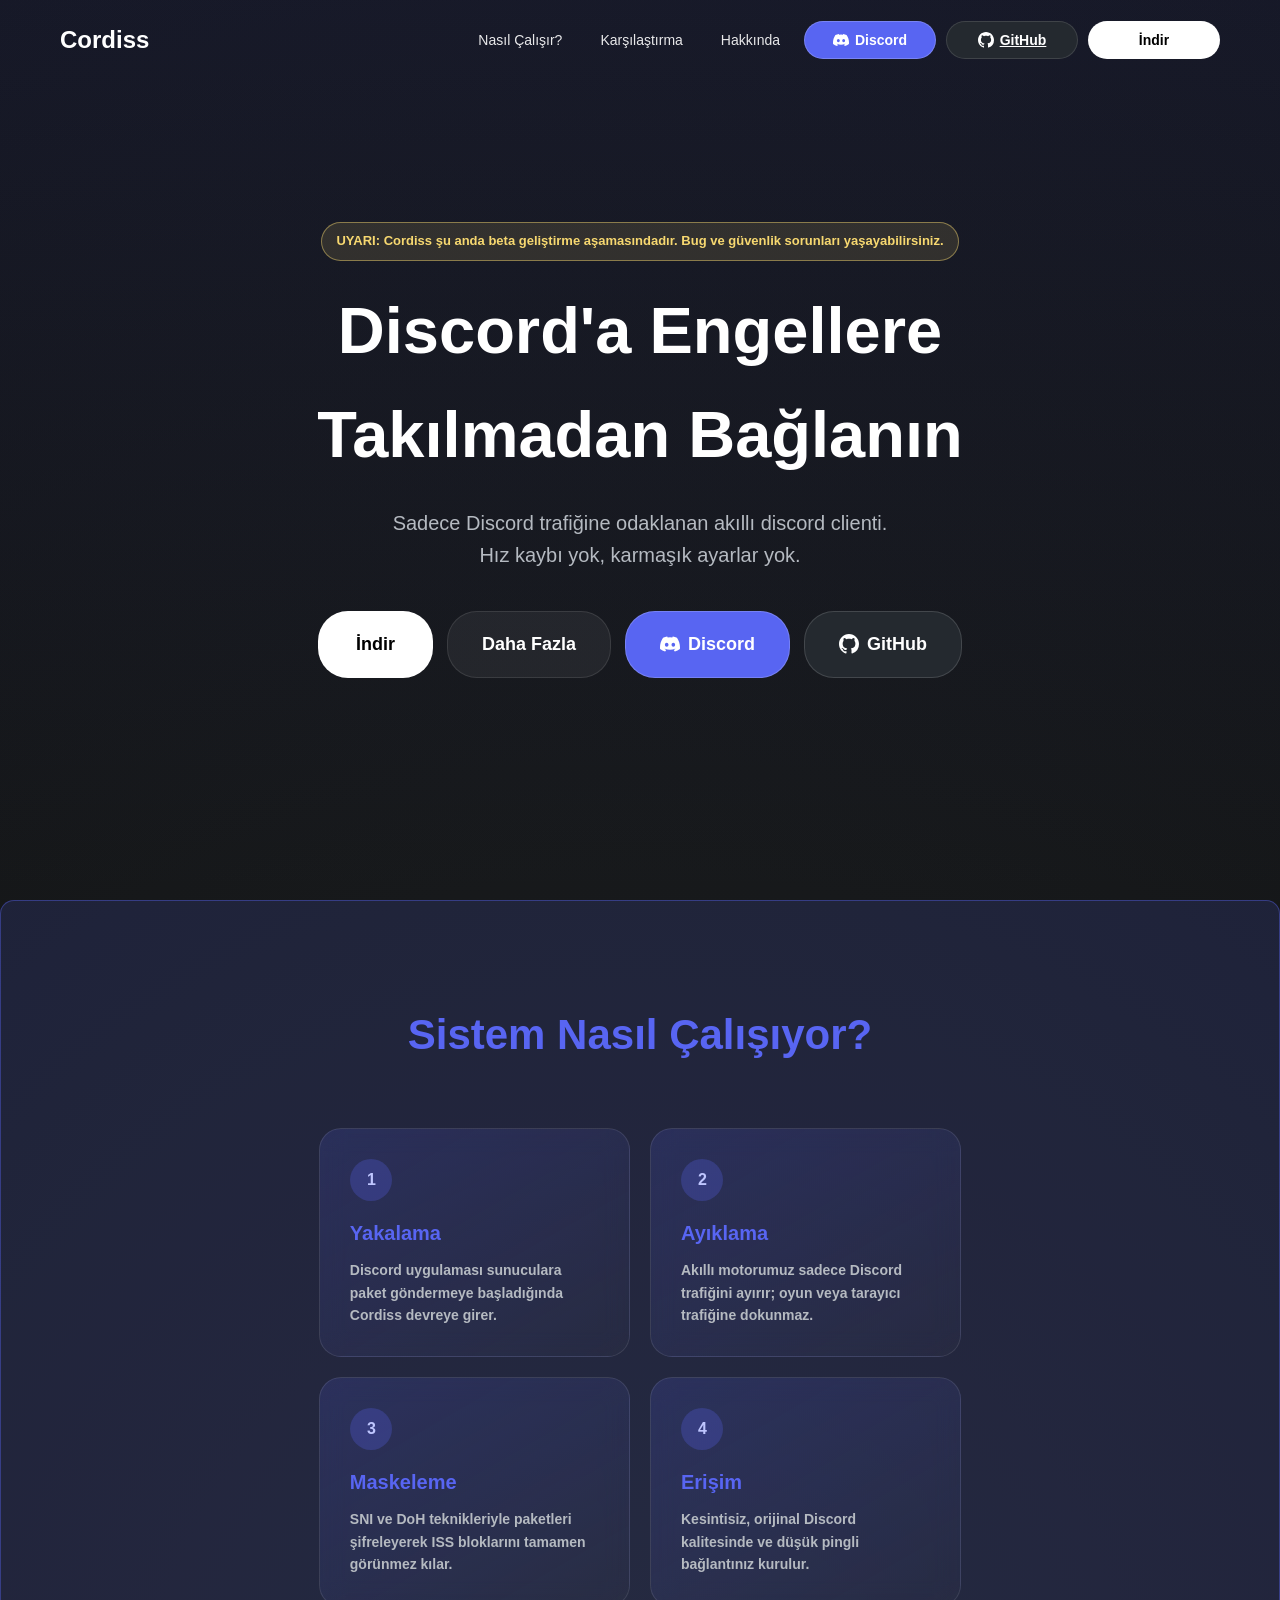
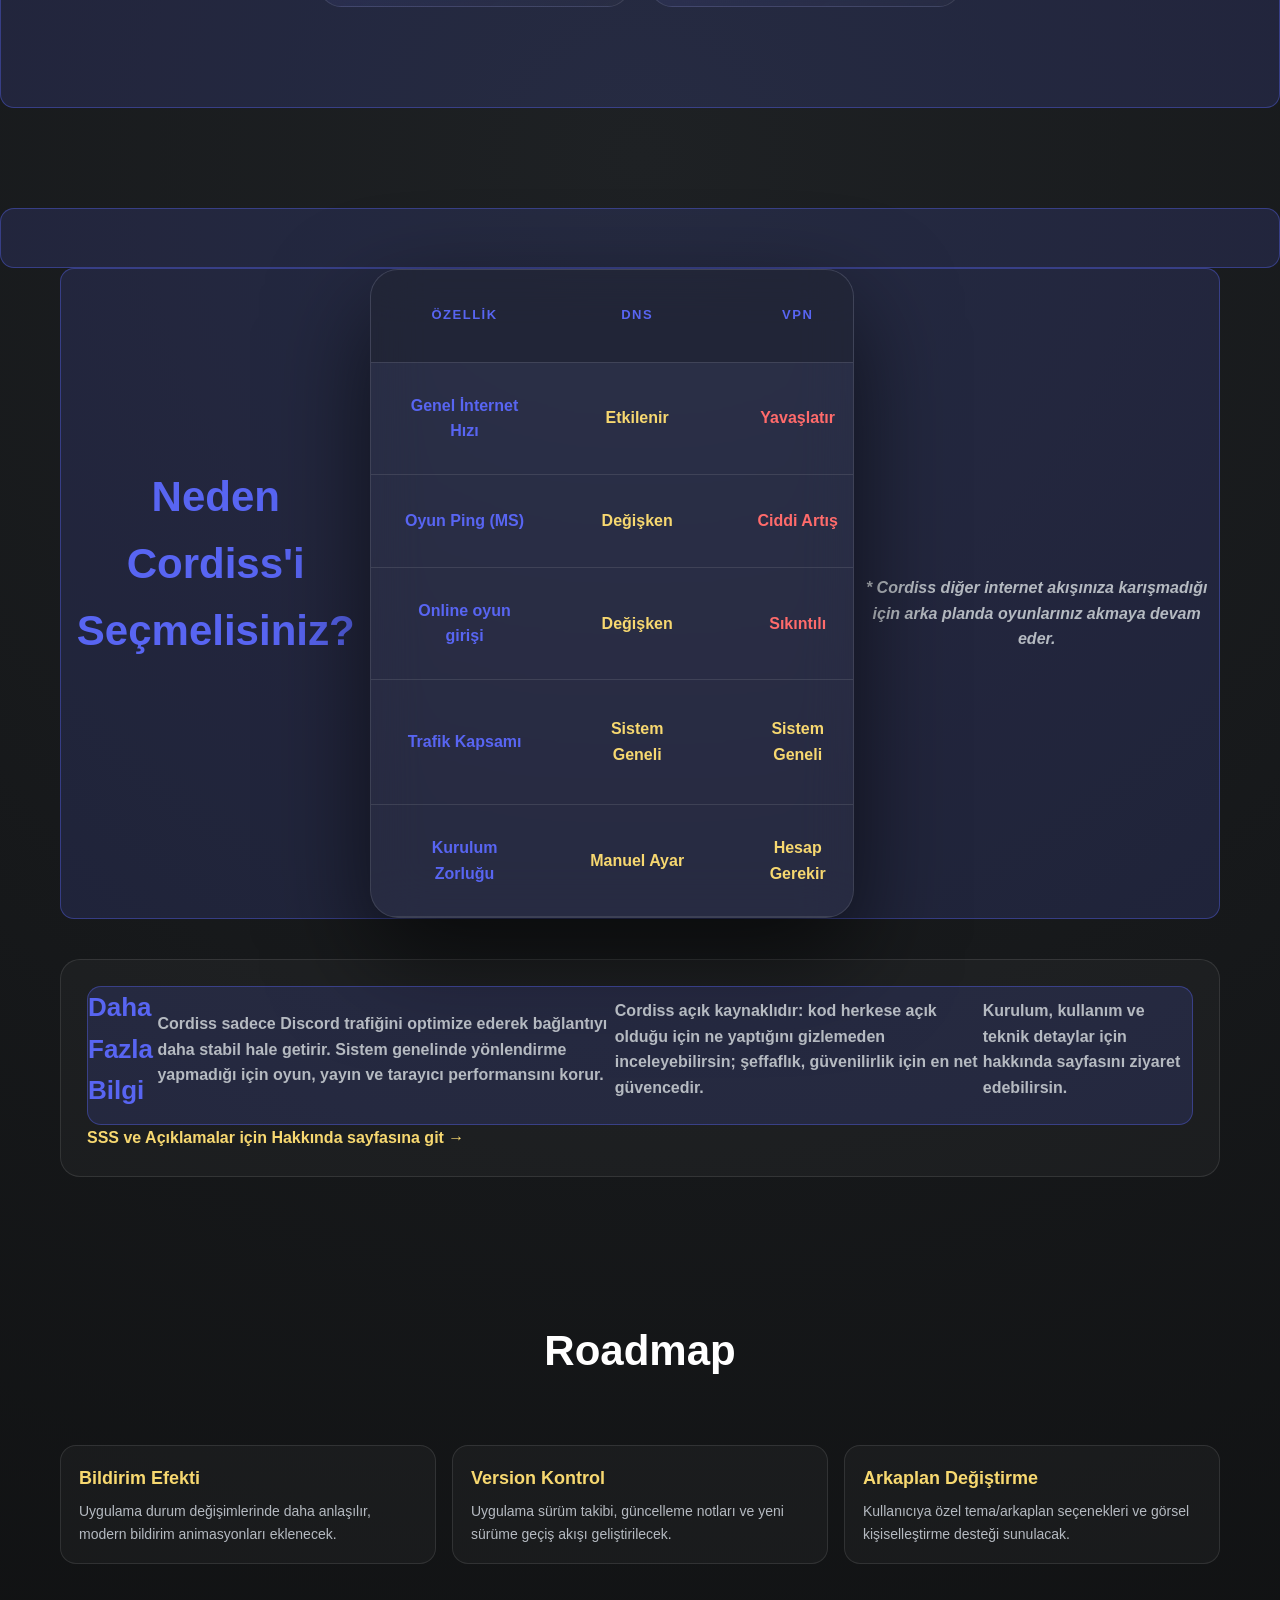
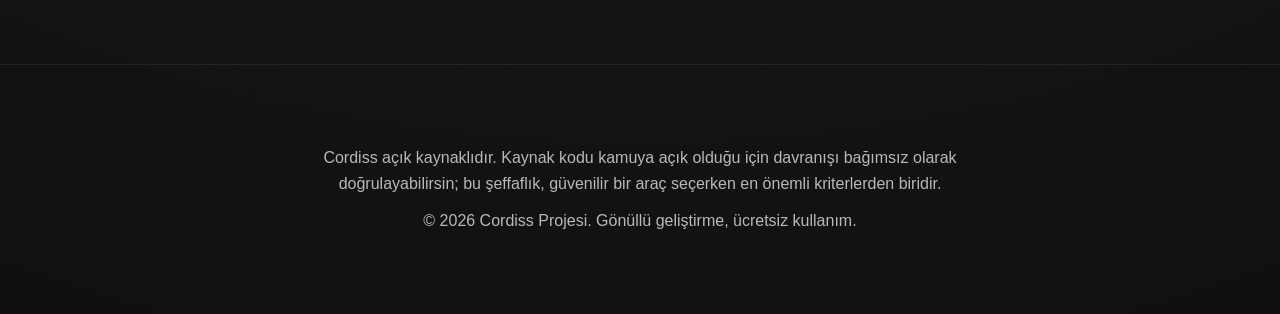
==== commit 8eb00944: "Update index.html" ====
--- a/index.html
+++ b/index.html
@@ -621,11 +621,11 @@
         <div class="download-modal-card">
             <button class="download-modal-close" id="closeDownloadModal" aria-label="Kapat">&times;</button>
             <h3 class="download-modal-title">Hangi platform için indirmek istersin?</h3>
-            <p class="download-modal-text">Windows sürümü hazır. Diğer platformlar yakında eklenecek.</p>
+            <p class="download-modal-text">Windows ve Linux sürümü hazır. Diğer platformlar şimdilik beklemede.</p>
             <div class="platform-grid">
-                <a class="platform-btn active" href="https://github.com/RenYukki/Cordiss/releases/download/v1.0.4/Cordiss-Setup-1.0.4.exe">Windows x64 (.exe)</a>
+                <a class="platform-btn active" href="https://github.com/RenYukki/Cordiss/releases/download/v1.0.7/Cordiss-Setup-1.0.7.exe">Windows x64 (.exe)</a>
                 <button class="platform-btn disabled" type="button">macOS <span class="coming-soon">Yakında</span></button>
-                <button class="platform-btn disabled" type="button">Linux <span class="coming-soon">Yakında</span></button>
+                <a class="platform-btn active" type="button">Linux <span class="coming-soon">https://github.com/RenYukki/Cordiss/releases/download/v1.0.7/Cordiss-1.0.7.AppImage</span></button>
                 <button class="platform-btn disabled" type="button">Android <span class="coming-soon">Yakında</span></button>
             </div>
         </div>
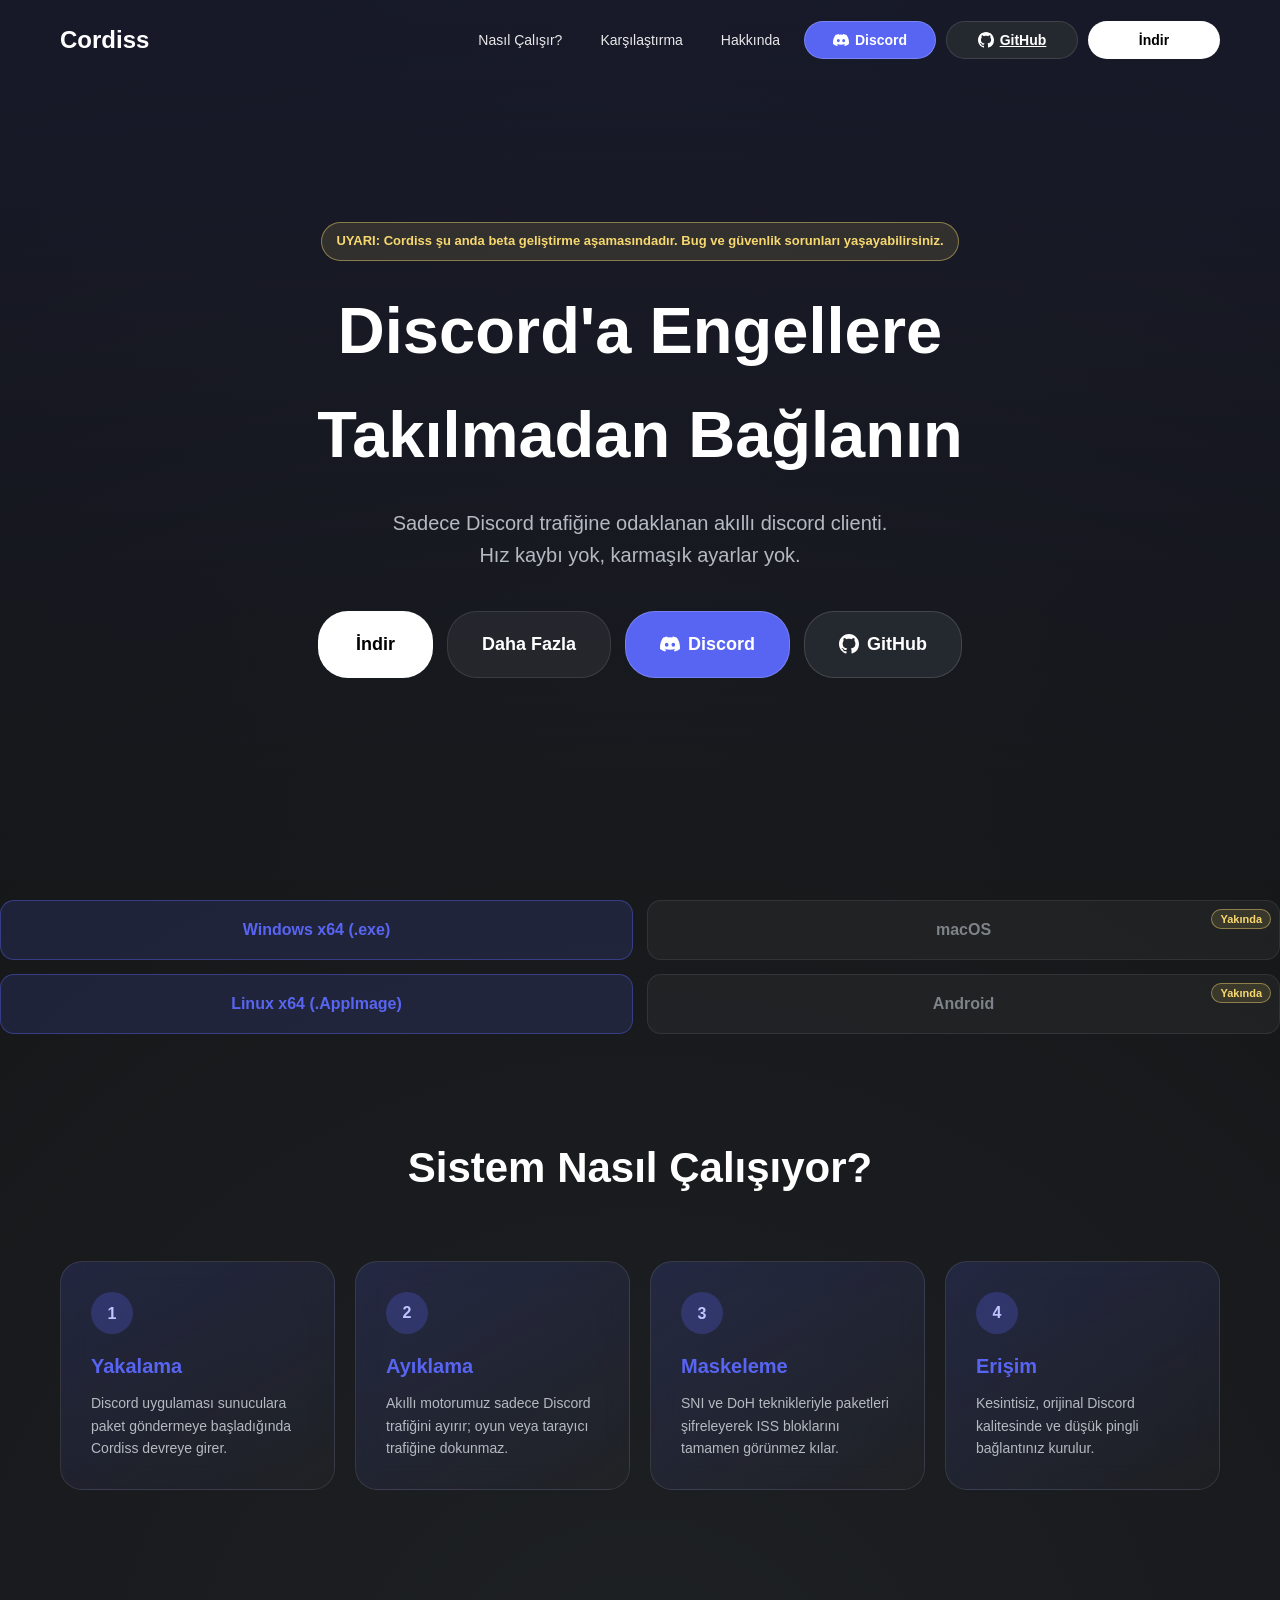
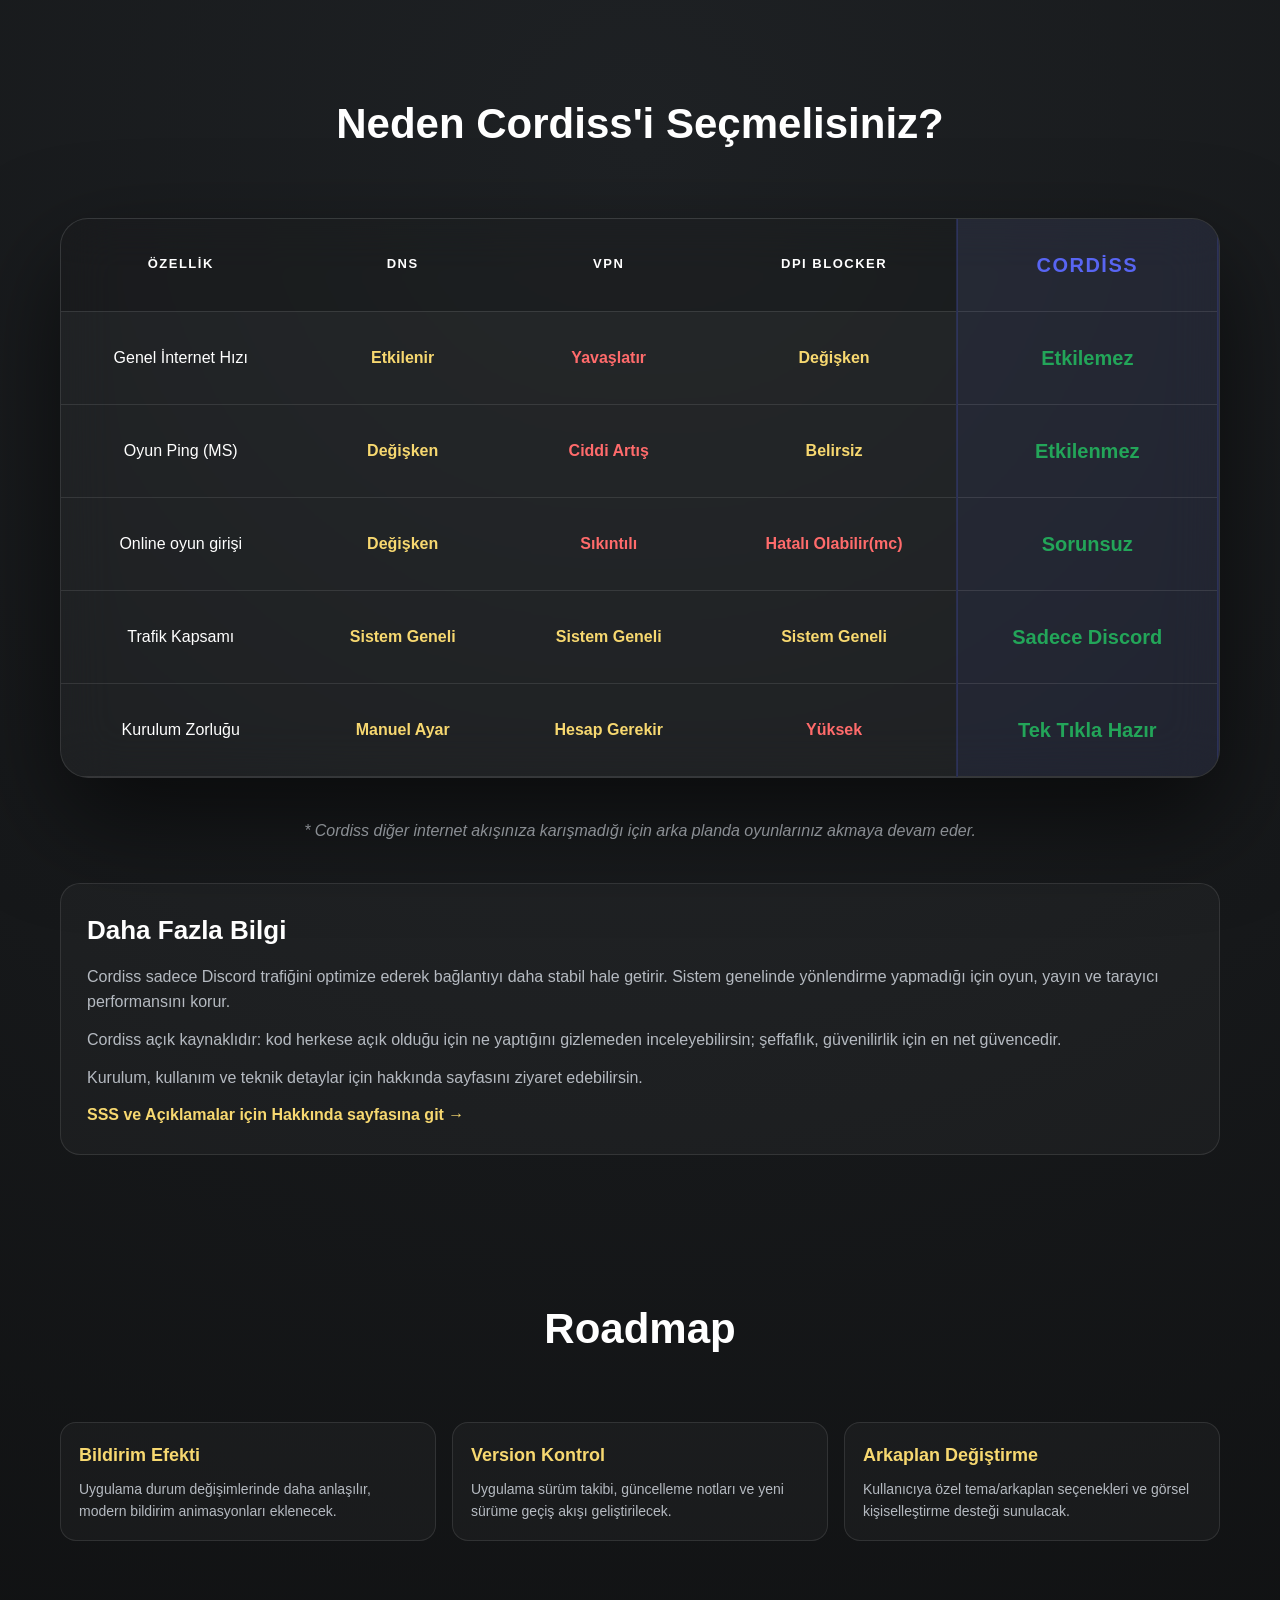
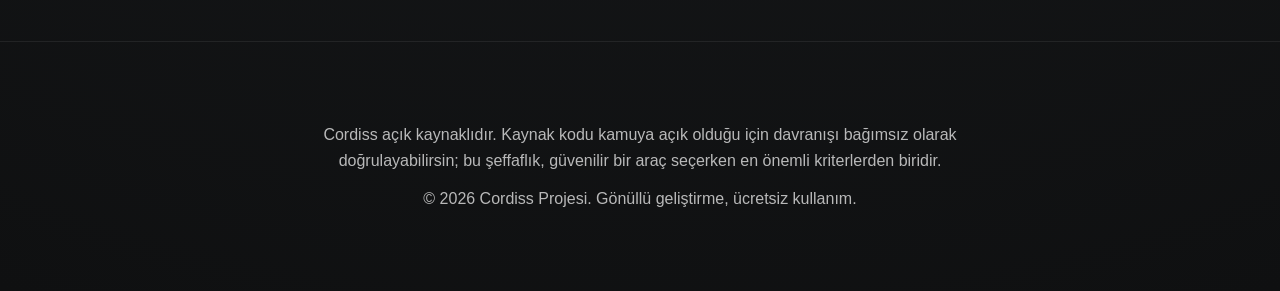
==== commit af744241: "Update index.html" ====
--- a/index.html
+++ b/index.html
@@ -617,19 +617,27 @@
         </div>
     </header>
 
-    <div class="download-modal" id="downloadModal" aria-hidden="true">
-        <div class="download-modal-card">
-            <button class="download-modal-close" id="closeDownloadModal" aria-label="Kapat">&times;</button>
-            <h3 class="download-modal-title">Hangi platform için indirmek istersin?</h3>
-            <p class="download-modal-text">Windows ve Linux sürümü hazır. Diğer platformlar şimdilik beklemede.</p>
-            <div class="platform-grid">
-                <a class="platform-btn active" href="https://github.com/RenYukki/Cordiss/releases/download/v1.0.7/Cordiss-Setup-1.0.7.exe">Windows x64 (.exe)</a>
-                <button class="platform-btn disabled" type="button">macOS <span class="coming-soon">Yakında</span></button>
-                <a class="platform-btn active" type="button">Linux <span class="coming-soon">https://github.com/RenYukki/Cordiss/releases/download/v1.0.7/Cordiss-1.0.7.AppImage</span></button>
-                <button class="platform-btn disabled" type="button">Android <span class="coming-soon">Yakında</span></button>
-            </div>
-        </div>
-    </div>
+   <div class="platform-grid">
+
+  <a class="platform-btn active"
+     href="https://github.com/RenYukki/Cordiss/releases/download/v1.0.7/Cordiss-Setup-1.0.7.exe">
+     Windows x64 (.exe)
+  </a>
+
+  <button class="platform-btn disabled" type="button">
+    macOS <span class="coming-soon">Yakında</span>
+  </button>
+
+  <a class="platform-btn active"
+     href="https://github.com/RenYukki/Cordiss/releases/download/v1.0.7/Cordiss-1.0.7.AppImage">
+     Linux x64 (.AppImage)
+  </a>
+
+  <button class="platform-btn disabled" type="button">
+    Android <span class="coming-soon">Yakında</span>
+  </button>
+
+</div>
 
     <section id="how-it-works" class="diagram-section">
         <div class="container">
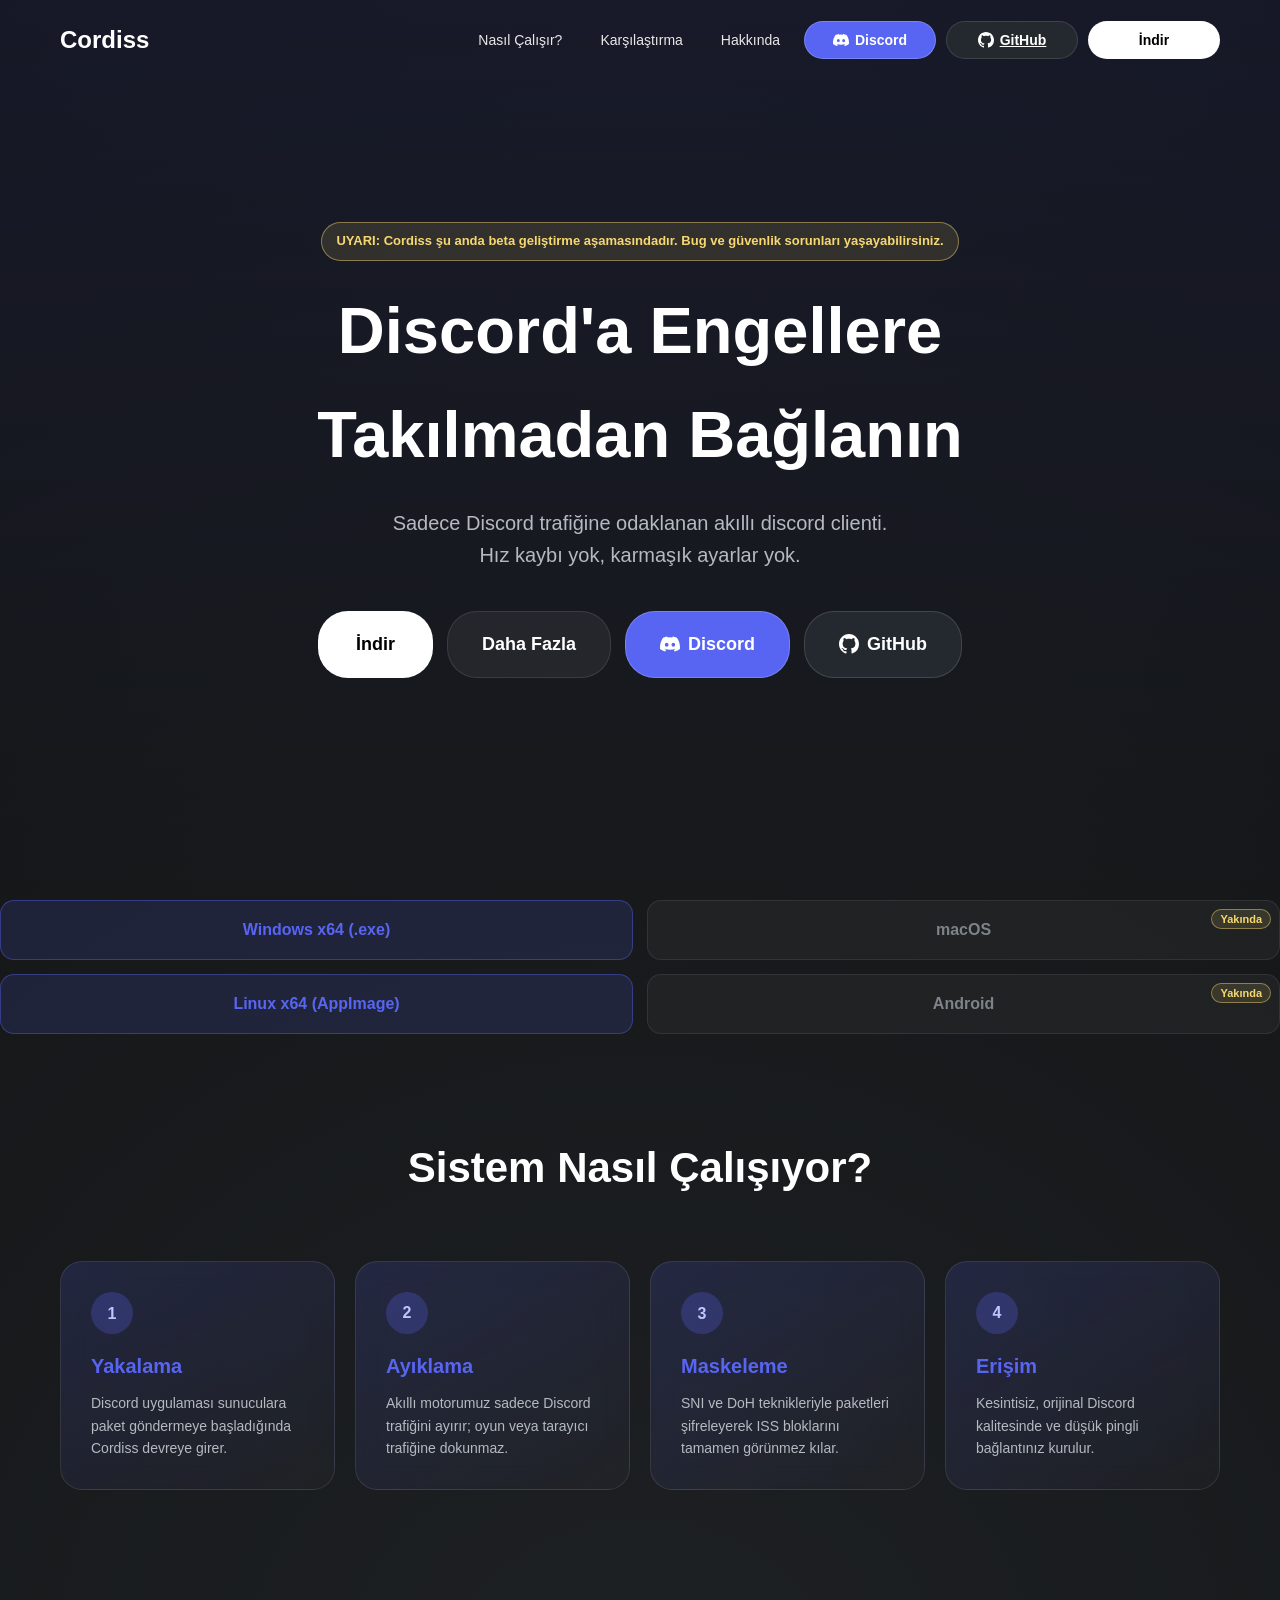
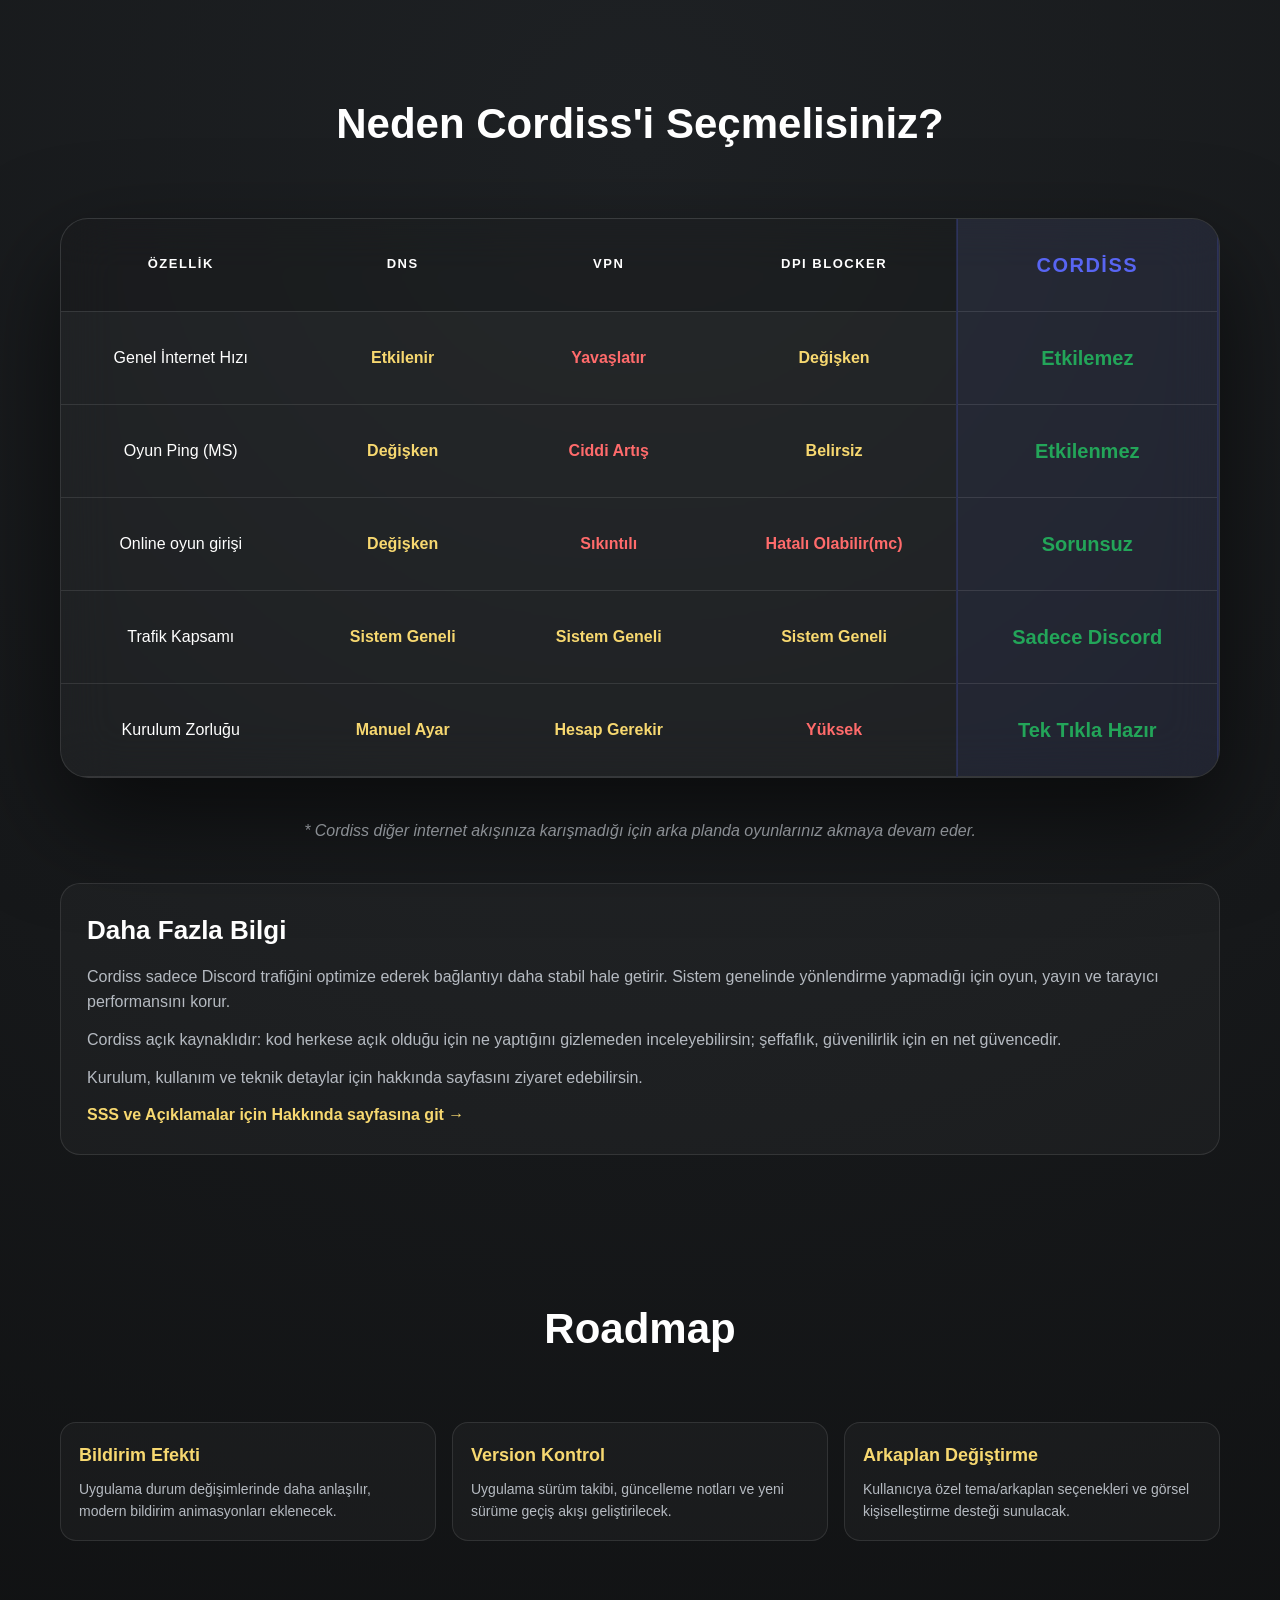
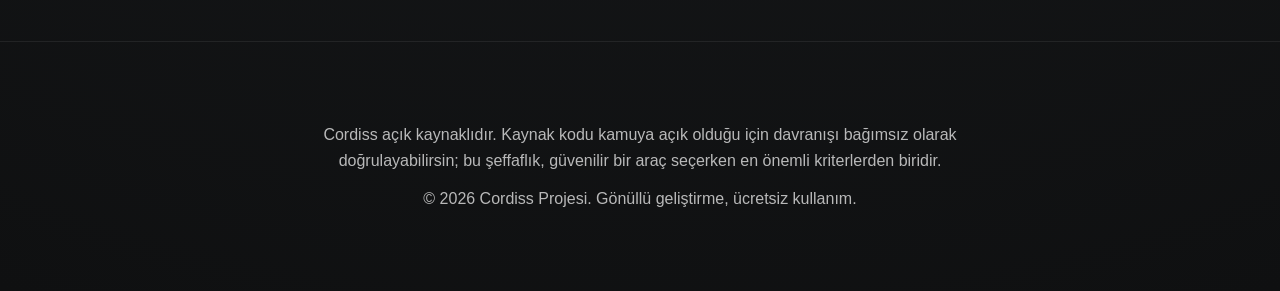
==== commit beabf2e6: "Update index.html" ====
--- a/index.html
+++ b/index.html
@@ -617,27 +617,23 @@
         </div>
     </header>
 
-   <div class="platform-grid">
-
-  <a class="platform-btn active"
-     href="https://github.com/RenYukki/Cordiss/releases/download/v1.0.7/Cordiss-Setup-1.0.7.exe">
-     Windows x64 (.exe)
-  </a>
-
-  <button class="platform-btn disabled" type="button">
-    macOS <span class="coming-soon">Yakında</span>
-  </button>
-
-  <a class="platform-btn active"
-     href="https://github.com/RenYukki/Cordiss/releases/download/v1.0.7/Cordiss-1.0.7.AppImage">
-     Linux x64 (.AppImage)
-  </a>
-
-  <button class="platform-btn disabled" type="button">
-    Android <span class="coming-soon">Yakında</span>
-  </button>
-
-</div>
+       <div class="platform-grid">
+        <a class="platform-btn active" href="https://github.com/RenYukki/Cordiss/releases/download/v1.0.7/Cordiss-Setup-1.0.7.exe">
+            Windows x64 (.exe)
+        </a>
+    
+        <button class="platform-btn disabled" type="button">
+            macOS <span class="coming-soon">Yakında</span>
+        </button>
+    
+        <a class="platform-btn active" href="https://github.com/RenYukki/Cordiss/releases/download/v1.0.7/Cordiss-1.0.7.AppImage">
+            Linux x64 (AppImage)
+        </a>
+    
+        <button class="platform-btn disabled" type="button">
+            Android <span class="coming-soon">Yakında</span>
+        </button>
+    </div>
 
     <section id="how-it-works" class="diagram-section">
         <div class="container">
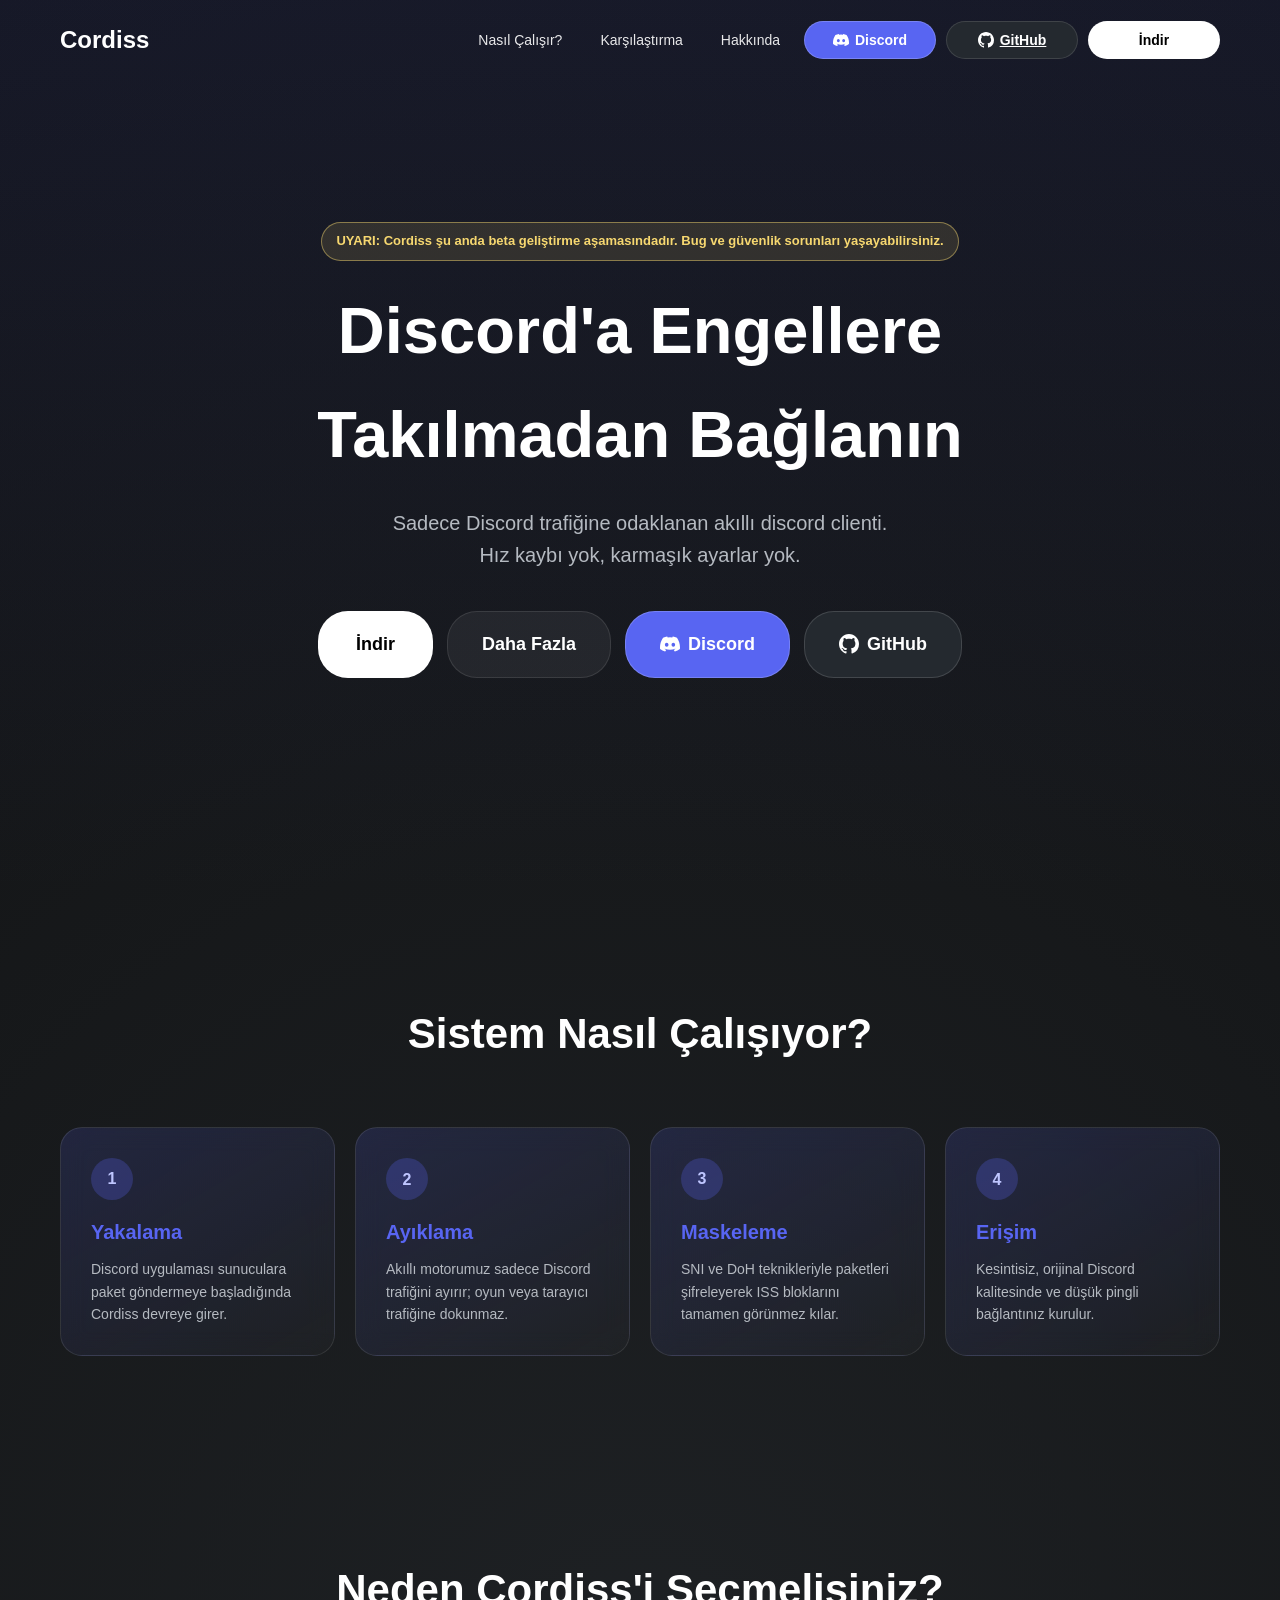
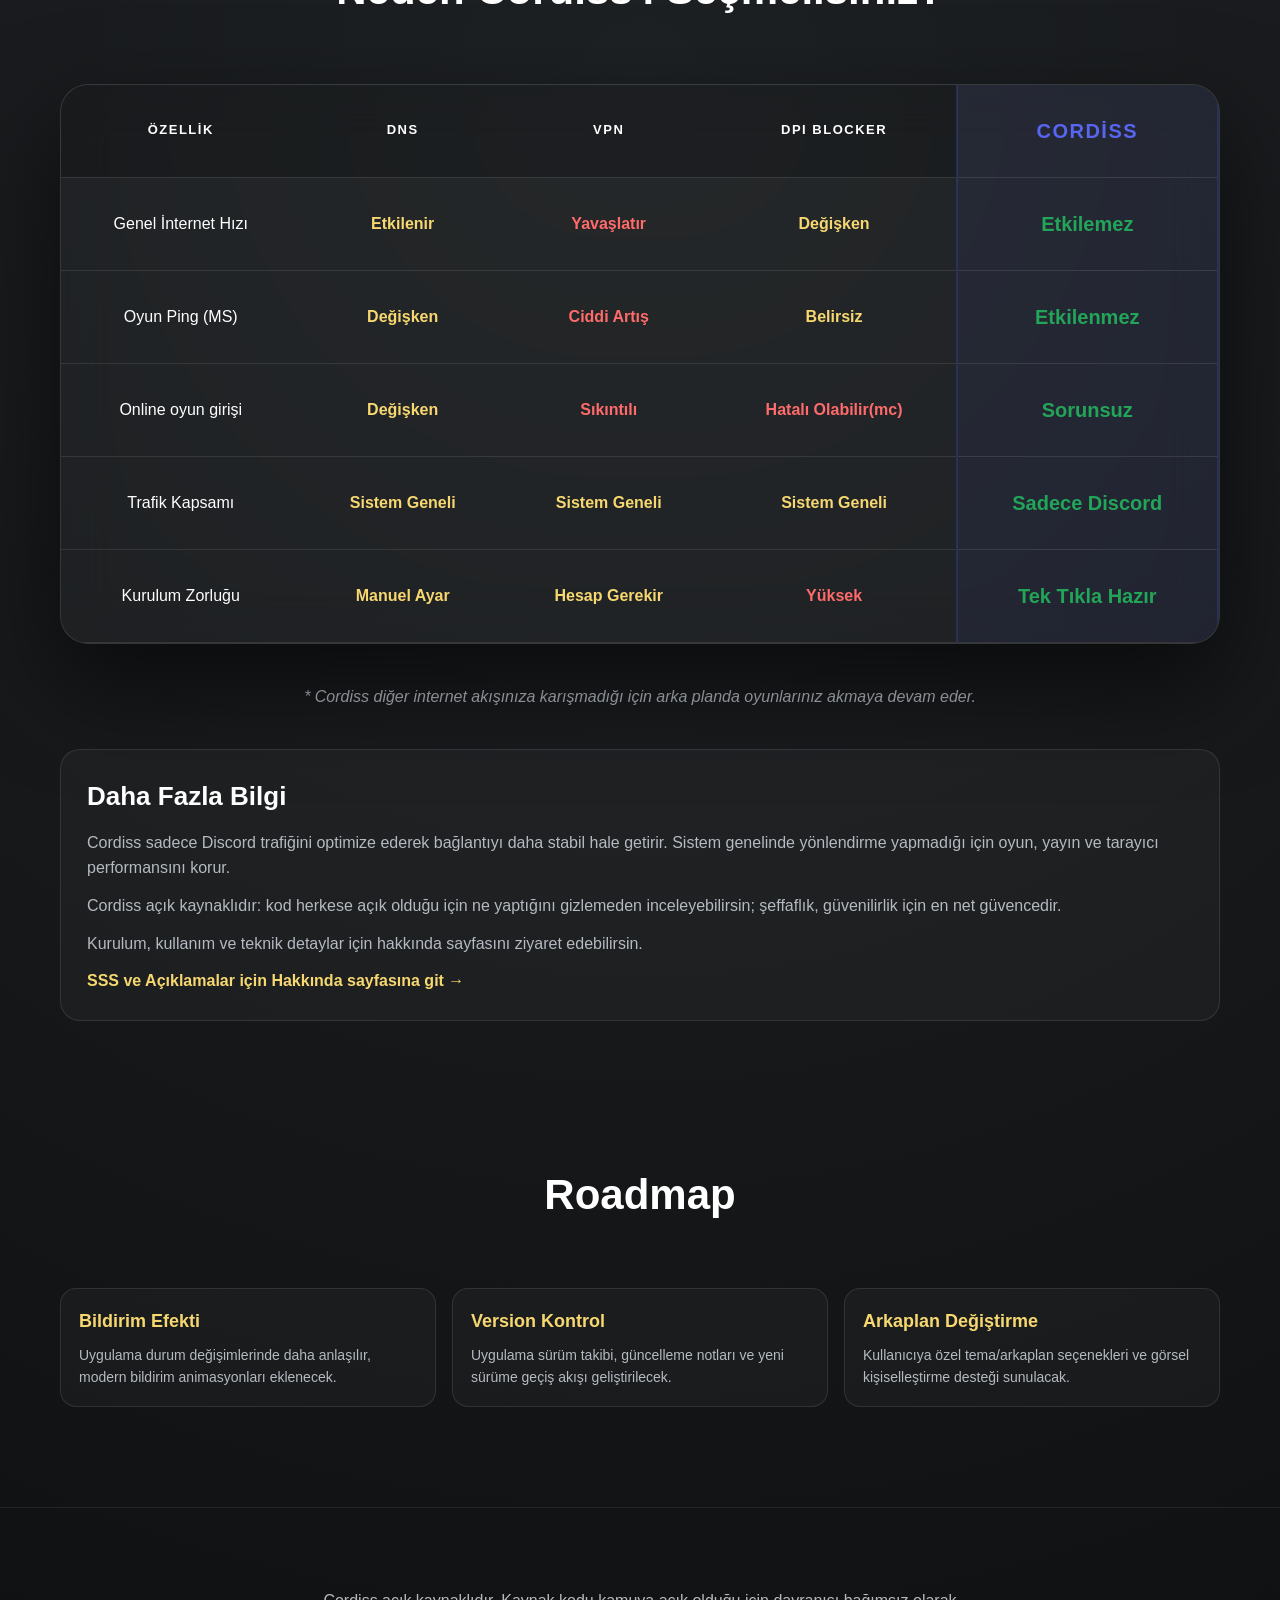
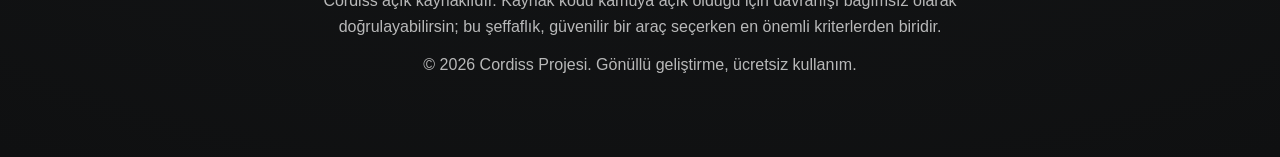
==== commit 90c8e62f: "1.0.7" ====
--- a/index.html
+++ b/index.html
@@ -617,23 +617,19 @@
         </div>
     </header>
 
-       <div class="platform-grid">
-        <a class="platform-btn active" href="https://github.com/RenYukki/Cordiss/releases/download/v1.0.7/Cordiss-Setup-1.0.7.exe">
-            Windows x64 (.exe)
-        </a>
-    
-        <button class="platform-btn disabled" type="button">
-            macOS <span class="coming-soon">Yakında</span>
-        </button>
-    
-        <a class="platform-btn active" href="https://github.com/RenYukki/Cordiss/releases/download/v1.0.7/Cordiss-1.0.7.AppImage">
-            Linux x64 (AppImage)
-        </a>
-    
-        <button class="platform-btn disabled" type="button">
-            Android <span class="coming-soon">Yakında</span>
-        </button>
-    </div>
+       <div class="download-modal" id="downloadModal" aria-hidden="true">
+           <div class="download-modal-card">
+               <button class="download-modal-close" id="closeDownloadModal" aria-label="Kapat">&times;</button>
+               <h3 class="download-modal-title">Hangi platform için indirmek istersin?</h3>
+               <p class="download-modal-text">Windows ve Linux sürümü hazır. Diğer platformlar şimdilik beklemede.</p>
+               <div class="platform-grid">
+                   <a class="platform-btn active" href="https://github.com/RenYukki/Cordiss/releases/download/v1.0.7/Cordiss-Setup-1.0.7.exe">Windows x64 (.exe)</a>
+                   <button class="platform-btn disabled" type="button">macOS <span class="coming-soon">Yakında</span></button>
+                   <a class="platform-btn active" href="https://github.com/RenYukki/Cordiss/releases/download/v1.0.7/Cordiss-1.0.7.AppImage">Linux (.appimage)</a>
+                <button class="platform-btn disabled" type="button">Android <span class="coming-soon">Yakında</span></button>
+               </div>
+           </div> 
+       </div>
 
     <section id="how-it-works" class="diagram-section">
         <div class="container">
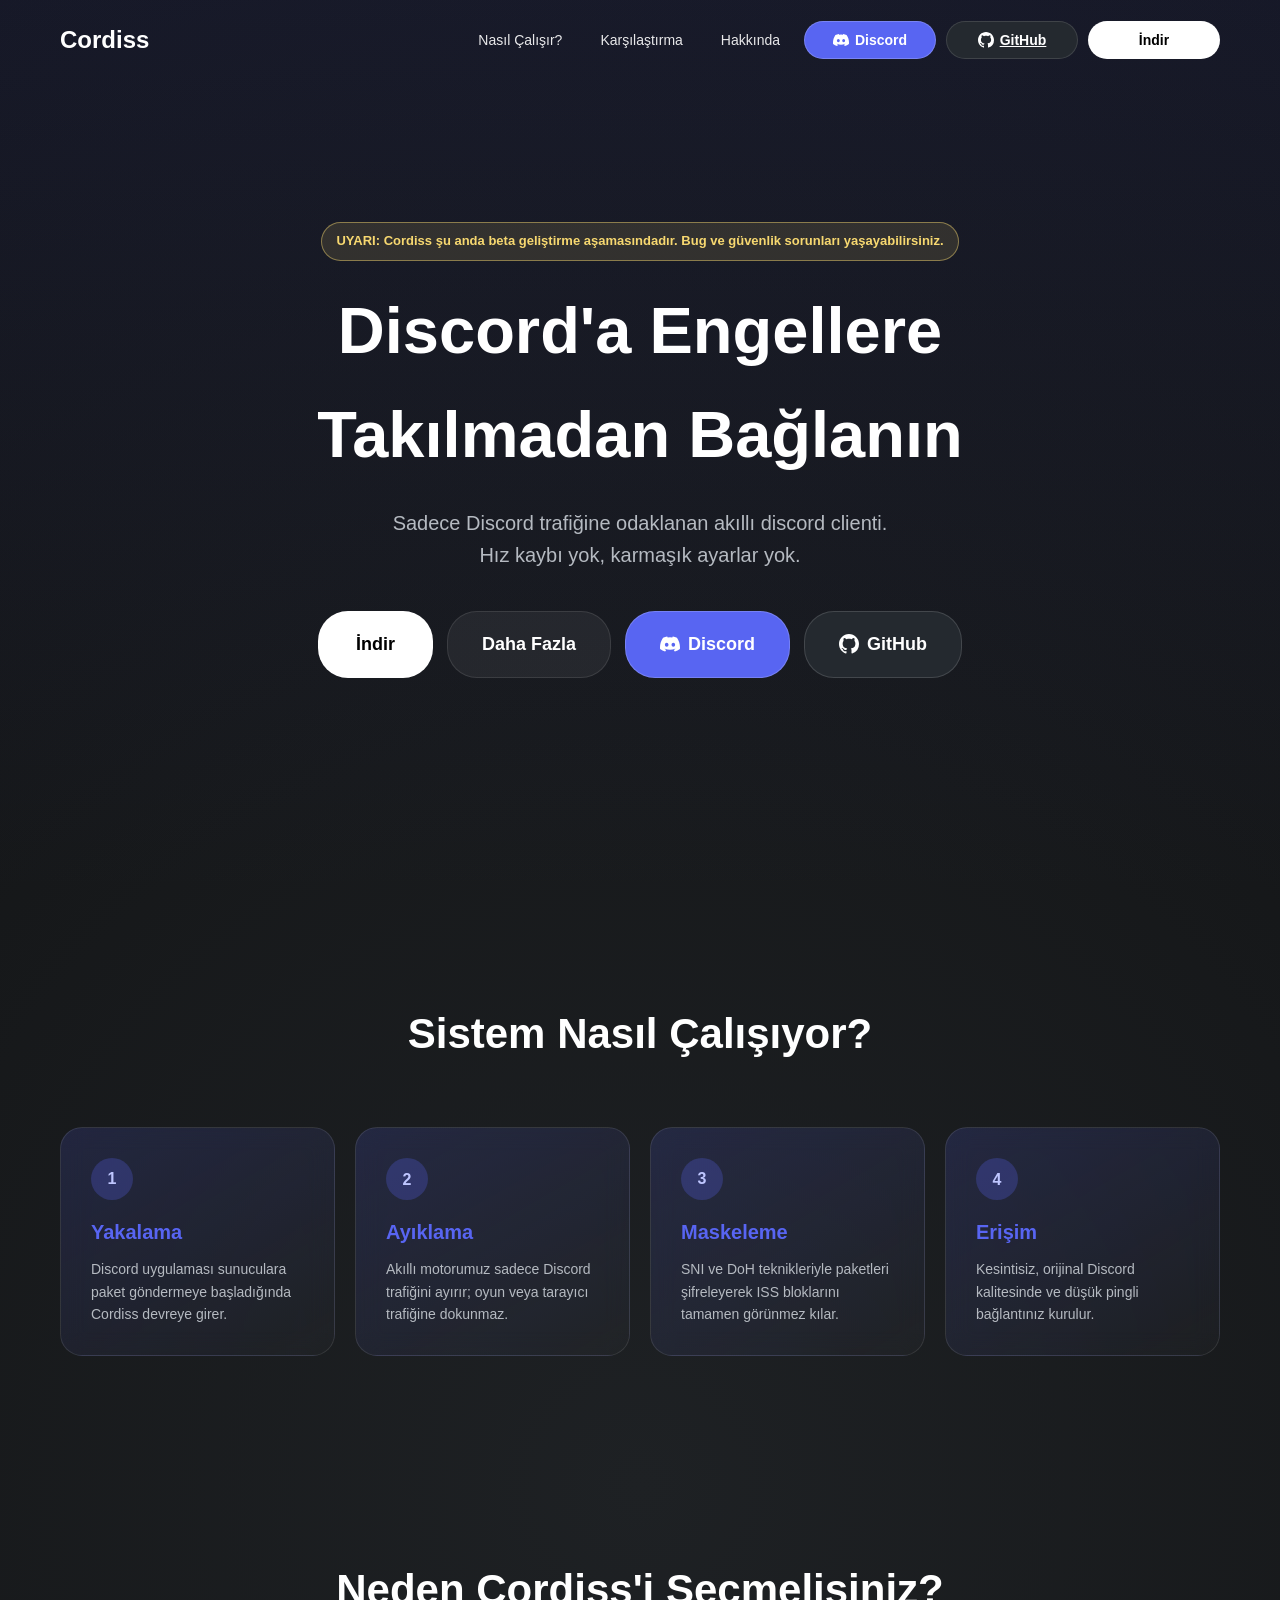
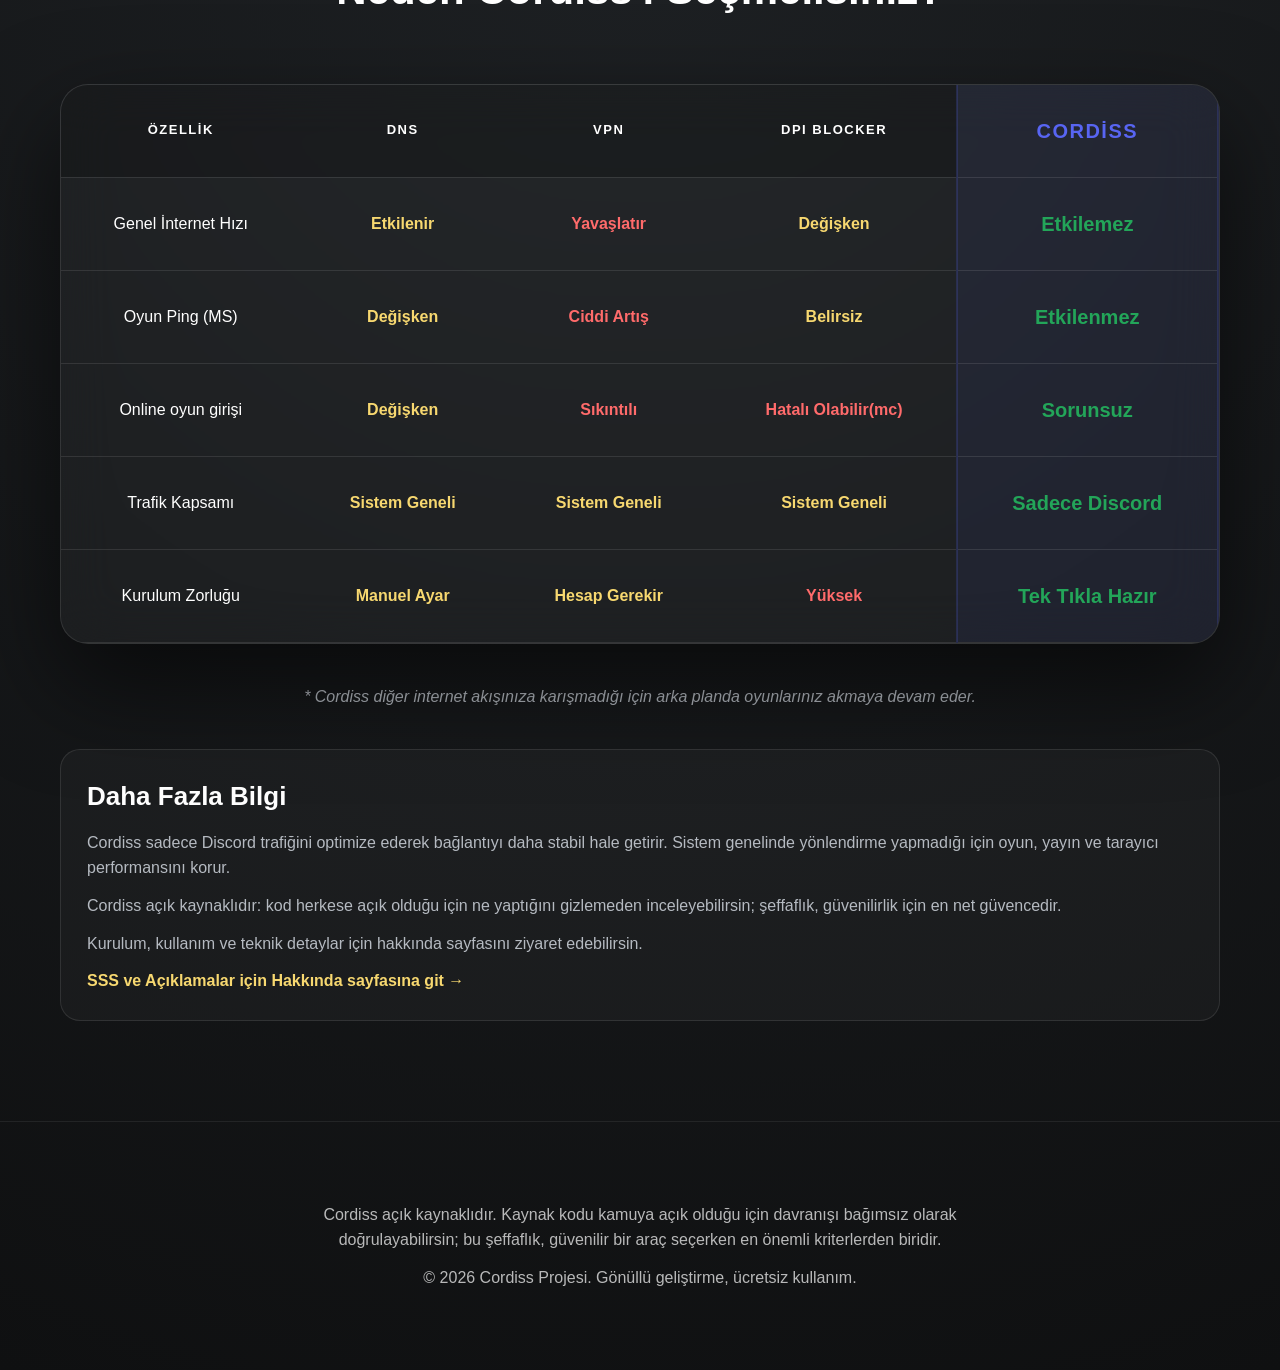
==== commit 81045b75: "Update index.html" ====
--- a/index.html
+++ b/index.html
@@ -623,9 +623,9 @@
                <h3 class="download-modal-title">Hangi platform için indirmek istersin?</h3>
                <p class="download-modal-text">Windows ve Linux sürümü hazır. Diğer platformlar şimdilik beklemede.</p>
                <div class="platform-grid">
-                   <a class="platform-btn active" href="https://github.com/RenYukki/Cordiss/releases/download/v1.0.7/Cordiss-Setup-1.0.7.exe">Windows x64 (.exe)</a>
+                   <a class="platform-btn active" href="https://github.com/RenYukki/Cordiss/releases/download/v1.0.8/Cordiss-Setup-1.0.8.exe">Windows x64 (.exe)</a>
                    <button class="platform-btn disabled" type="button">macOS <span class="coming-soon">Yakında</span></button>
-                   <a class="platform-btn active" href="https://github.com/RenYukki/Cordiss/releases/download/v1.0.7/Cordiss-1.0.7.AppImage">Linux (.appimage)</a>
+                   <a class="platform-btn active" href="https://github.com/RenYukki/Cordiss/releases/download/v1.0.8/Cordiss-1.0.8.AppImage">Linux (.appimage)</a>
                 <button class="platform-btn disabled" type="button">Android <span class="coming-soon">Yakında</span></button>
                </div>
            </div> 
@@ -723,26 +723,6 @@
         </div>
     </section>
 
-    <section class="roadmap" id="roadmap">
-        <div class="container">
-            <h2 class="section-title">Roadmap</h2>
-            <div class="roadmap-grid">
-                <article class="roadmap-item">
-                    <h3>Bildirim Efekti</h3>
-                    <p>Uygulama durum değişimlerinde daha anlaşılır, modern bildirim animasyonları eklenecek.</p>
-                </article>
-                <article class="roadmap-item">
-                    <h3>Version Kontrol</h3>
-                    <p>Uygulama sürüm takibi, güncelleme notları ve yeni sürüme geçiş akışı geliştirilecek.</p>
-                </article>
-                <article class="roadmap-item">
-                    <h3>Arkaplan Değiştirme</h3>
-                    <p>Kullanıcıya özel tema/arkaplan seçenekleri ve görsel kişiselleştirme desteği sunulacak.</p>
-                </article>
-            </div>
-        </div>
-    </section>
-
     <footer class="footer">
         <div class="container">
             <p>Cordiss açık kaynaklıdır. Kaynak kodu kamuya açık olduğu için davranışı bağımsız olarak doğrulayabilirsin; bu şeffaflık, güvenilir bir araç seçerken en önemli kriterlerden biridir.</p>
